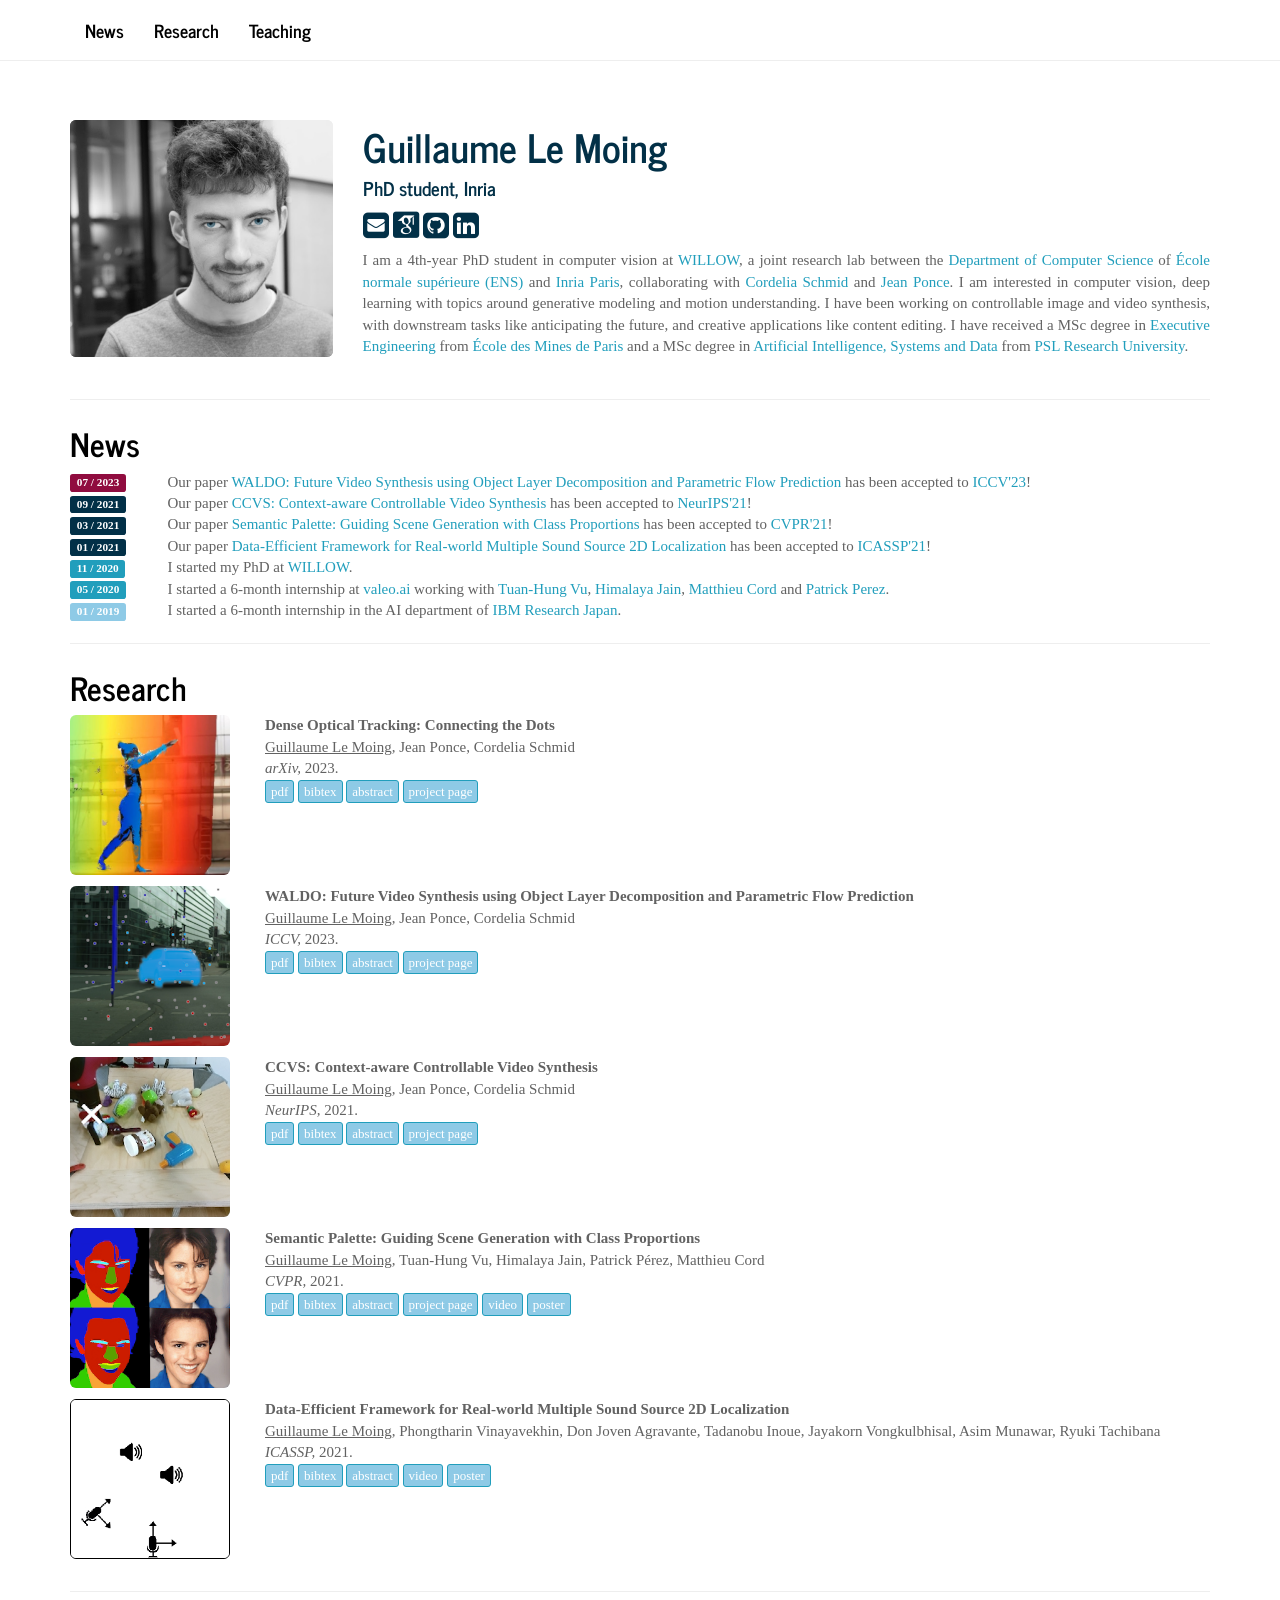
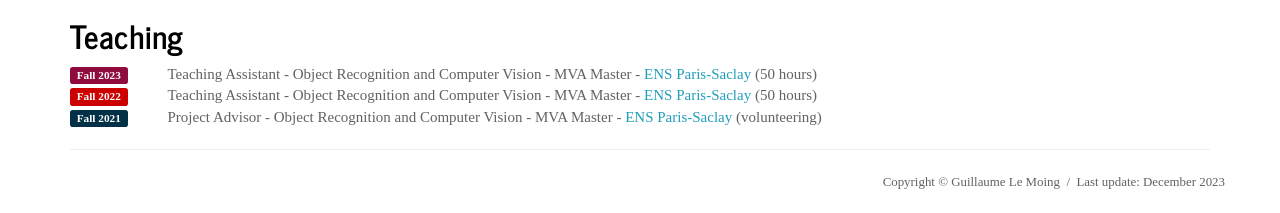
==== index.html @ 6e5b4858 "add arxiv link" ====
<!DOCTYPE html>
<html lang="en">
<head>
    <meta charset="utf-8">
    <meta http-equiv="X-UA-Compatible" content="IE=edge">
    <meta name="viewport" content="width=device-width, initial-scale=1.0">
    <meta name="google-site-verification" content="4KzcBYeZJxmy7yPLt5xPyZ6CjodeH0ruVhm-spZCbaw"/>
    <title>Guillaume Le Moing</title>

    <link rel='icon' href='favicon.ico' type='image/x-icon'>
    <link href="./css/bootstrap.min.css" rel="stylesheet">
    <link rel="stylesheet" href="./assets/academicons/css/academicons.css"/>
    <link rel="stylesheet" href="./assets/font-awesome-4.7.0/css/font-awesome.min.css"/>
    <script async defer src="https://buttons.github.io/buttons.js"></script>
</head>

<body>

<!-- Navigation bar -->
<div class="navbar navbar-default  navbar-fixed-top bg-info">
    <div class="container">
        <div class="navbar-header">

            <button class="navbar-toggle" type="button" data-toggle="collapse" data-target="#navbar-main">
                <span class="icon-bar"></span>
                <span class="icon-bar"></span>
                <span class="icon-bar"></span>
            </button>
        </div>
        <div class="navbar-collapse collapse" id="navbar-main">

            <ul class="nav navbar-nav navbar-left">
                <li><a href="#news">News</a></li>
                <li><a href="#research">Research</a></li>
                <li><a href="#teaching">Teaching</a></li>
            </ul>
        </div>
    </div>
</div>

<!-- end of navigation bar -->

<div style="height:80px;"></div>
<div style="height:40px;"></div>

<!-- CONTENTS -->
<div class="container">
    <!-- Aboutme -->
    <!--<div id="aboutme"></div> -->
    <div class="row">
        <div class="col-md-3">
            <a class="thumbnail" id="face">
                <img src="./content/thumbnail.png" alt="Guillaume Le Moing" class="img-rounded">
                <span class="thumbnail-overlay-open">
                    <img src="./content/media/thumbnail-overlay-open.png" alt="overlay-open" class="img-rounded" id="open">
                </span>
                <span class="thumbnail-follow">
                    <img src="./content/media/thumbnail-follow.png" alt="overlay-follow" id="follow">
                </span>
                <span class="thumbnail-overlay-close" id="overlay-close">
                    <img src="./content/media/thumbnail-overlay-close.png" alt="overlay-close">
                </span>

            </a>

        </div>

        <div class="col-md-9">
            <h1 class="text-info">Guillaume Le Moing</h1>
            <h4 class="text-info">PhD student, Inria</h4>
            <h5>
                <a href="mailto:guillaume.le-moing@inria.fr" class="text-info" title="e-Mail"><i
                        class="fa fa-envelope-square fa-2x"></i></a>
                <a href="https://scholar.google.com/citations?user=rrOyAscAAAAJ" class="text-info"
                   title="Google Scholar"><i class="ai ai-google-scholar-square ai-2x"></i></a>
                <a href="https://github.com/16lemoing" class="text-info" title="GitHub"><i
                        class="fa fa-github-square fa-2x"></i></a>
                <a href="https://www.linkedin.com/in/guillaume-le-moing-ab7706142/" class="text-info"
                   title="LinkedIn"><i class="fa fa-linkedin-square fa-2x"></i></a>
            </h5>
            <p align="justify">
                I am a 4th-year PhD student in computer vision at <a href="https://www.di.ens.fr/willow">WILLOW</a>, a joint
                research
                lab between the <a href="https://www.di.ens.fr">Department of Computer Science</a> of <a
                    href="https://www.ens.fr">&Eacute;cole normale sup&eacute;rieure (ENS)</a> and <a
                    href="https://www.inria.fr/">Inria Paris</a>, collaborating with <a
                    href="https://www.di.ens.fr/willow/people_webpages/cordelia/">Cordelia Schmid</a> and <a
                    href="https://www.di.ens.fr/~ponce/enindex.html">Jean Ponce</a>. I am interested in computer vision, deep learning with topics around generative
                modeling and motion understanding. I have been working on controllable image and video synthesis, with downstream tasks like
                anticipating the future, and creative applications like content editing. I have received a MSc degree in <a
                    href="https://mines-paristech.eu/Academics/Master-degree/Master-s-degree-in-science-executive-engineering/Presentation/">Executive
                Engineering</a> from <a href="https://www.minesparis.psl.eu/">&Eacute;cole des Mines de Paris</a> and a MSc degree in <a
                    href="https://www.lamsade.dauphine.fr/wp/iasd/en/">Artificial Intelligence, Systems and Data</a> from <a
                    href="https://psl.eu/">PSL Research University</a>.
            </p>
        </div>
    </div> <!-- end of Aboutme -->

    <hr>

    <!-- News header-->
    <div class="row" id="news" style="padding-top:60px; margin-top:-60px;">
        <div class="col-md-12">
            <h2>News</h2>
        </div>
    </div>
    <!-- End news header -->

    <!-- arXiv 2022 -->

    <!--    <div class="row">-->
    <!--        <div class="col-sm-1 col-md-1">-->
    <!--            <span class="label label-2022">11 / 2022</span>-->
    <!--        </div>-->
    <!--        <div class="col-sm-11 col-md-11">-->
    <!--            Our paper <a href="">WALDO: Future Video Synthesis using Object Layer Decomposition and Parametric Flow Prediction</a> is now on arXiv!-->
    <!--        </div>-->
    <!--    </div>-->

    <!-- ICCV 2023 -->

    <div class="row">
        <div class="col-sm-1 col-md-1">
            <span class="label label-2023">07 / 2023</span>
        </div>
        <div class="col-sm-11 col-md-11">
            Our paper <a href="https://arxiv.org/abs/2211.14308">WALDO: Future Video Synthesis using Object Layer Decomposition and Parametric Flow
            Prediction</a> has been accepted to <a
                href="https://iccv2023.thecvf.com/">ICCV'23</a>!
        </div>
    </div>

    <!-- NeurIPS 2021 -->

    <div class="row">
        <div class="col-sm-1 col-md-1">
            <span class="label label-2021">09 / 2021</span>
        </div>
        <div class="col-sm-11 col-md-11">
            Our paper <a href="https://arxiv.org/abs/2107.08037">CCVS: Context-aware Controllable Video Synthesis</a> has been accepted to <a
                href="https://nips.cc/Conferences/2021/">NeurIPS'21</a>!
        </div>
    </div>

    <!-- CVPR 2021 -->

    <div class="row">
        <div class="col-sm-1 col-md-1">
            <span class="label label-2021">03 / 2021</span>
        </div>
        <div class="col-sm-11 col-md-11">
            Our paper <a href="https://arxiv.org/abs/2106.01629">Semantic Palette: Guiding Scene Generation with Class
            Proportions</a> has been accepted to <a href="http://cvpr2021.thecvf.com/">CVPR'21</a>!
        </div>
    </div>

    <!-- ICASSP 2021 -->

    <div class="row">
        <div class="col-sm-1 col-md-1">
            <span class="label label-2021">01 / 2021</span>
        </div>
        <div class="col-sm-11 col-md-11">
            Our paper <a href="https://arxiv.org/abs/2012.05533">Data-Efficient Framework for Real-world Multiple Sound
            Source 2D Localization</a> has been accepted to <a href="https://2021.ieeeicassp.org/">ICASSP'21</a>!
        </div>
    </div>

    <!-- Willow thesis -->

    <div class="row">
        <div class="col-sm-1 col-md-1">
            <span class="label label-2020">11 / 2020</span>
        </div>
        <div class="col-sm-11 col-md-11">
            I started my PhD at <a href="https://www.di.ens.fr/willow">WILLOW</a>.
        </div>
    </div>

    <!-- Valeo internship -->

    <div class="row">
        <div class="col-sm-1 col-md-1">
            <span class="label label-2020">05 / 2020</span>
        </div>
        <div class="col-sm-11 col-md-11">
            I started a 6-month internship at <a href="https://www.valeo.com/en/valeo-ai/">valeo.ai</a> working with <a href="https://tuanhungvu.github.io/">Tuan-Hung
            Vu</a>, <a
                href="https://himalayajain.github.io/">Himalaya Jain</a>, <a href="https://webia.lip6.fr/~cord/">Matthieu
            Cord</a> and <a href="https://ptrckprz.github.io/">Patrick Perez</a>.
        </div>
    </div>

    <!-- IBM internship -->

    <div class="row">
        <div class="col-sm-1 col-md-1">
            <span class="label label-2019">01 / 2019</span>
        </div>
        <div class="col-sm-11 col-md-11">
            I started a 6-month internship in the AI department of <a href="https://www.research.ibm.com/labs/tokyo/">IBM
            Research Japan</a>.
        </div>
    </div>

    <!-- end of news -->
    <hr>

    <!-- Research -->
    <div class="row" id="research" style="padding-top:60px; margin-top:-60px;">
        <div class="col-md-12">
            <h2>Research</h2>

            <!-- arXiv'23 -->
            <div class="row">
                <div onmouseout="arxiv23_stop()" onmouseover="arxiv23_start()">
                    <div class="col-xs-6 col-sm-4 col-md-2">
                        <div class="one">
                            <div class="two" id='arxiv23_image'>
                                <video width=100% height=100% muted autoplay loop class="img-rounded">
                                    <source src="./content/arxiv23_after.mp4" type="video/mp4">
                                    Your browser does not support the video tag.
                                </video>
                            </div>
                            <img src='./content/arxiv23_before.png' width="160" class="img-rounded">
                        </div>
                        <script type="text/javascript">
                            function arxiv23_start() {
                                document.getElementById('arxiv23_image').style.opacity = "1";
                            }

                            function arxiv23_stop() {
                                document.getElementById('arxiv23_image').style.opacity = "0";
                            }

                            arxiv23_stop()
                        </script>
                    </div>
                </div>
                <div class="col-xs-6 col-sm-8 col-md-10">
                    <strong>Dense Optical Tracking: Connecting the Dots</strong> </br>
                    <u>Guillaume Le Moing</u>, Jean Ponce, Cordelia Schmid<br>
                    <em>arXiv, </em> 2023.<br>
                    <a href="https://arxiv.org/abs/2312.00786">
                        <button type="button" class="btn btn-primary btn-xs">pdf</button>
                    </a>
                    <button type="button" class="btn btn-primary btn-xs" data-toggle="collapse" data-target="#bibtex4">
                        bibtex
                    </button>
                    <div id="bibtex4" class="collapse">
	  <pre><tt>@article{lemoing2023dense,
  title &nbsp&nbsp= {Dense Optical Tracking: Connecting the Dots},
  author  = {Guillaume Le Moing and Jean Ponce and Cordelia Schmid},
  journal = {arXiv preprint},
  year &nbsp&nbsp&nbsp= {2023}
}</tt></pre>
                    </div>
                    <button type="button" class="btn btn-primary btn-xs" data-toggle="collapse"
                            data-target="#abstract4">abstract
                    </button>
                    <div id="abstract4" class="collapse">
                        <p style="text-align: justify;">
                            Recent approaches to point tracking are able to recover the trajectory of any scene point through a large portion of a video despite
                            the presence of occlusions. They are, however, too slow in practice to track every point observed in a single frame in a reasonable
                            amount of time. This paper introduces DOT, a novel, simple and efficient method for solving this problem. It first extracts a
                            small set of tracks from key regions at motion boundaries using an off-the-shelf point tracking algorithm. Given source and target
                            frames, DOT then computes rough initial estimates of a dense flow field and visibility mask through nearest-neighbor interpolation,
                            before refining them using a learnable optical flow estimator that explicitly handles occlusions and can be trained on synthetic
                            data with ground-truth correspondences. We show that DOT is significantly more accurate than current optical flow techniques,
                            outperforms sophisticated "universal" trackers like OmniMotion, and is on par with, or better than, the best point tracking
                            algorithms like CoTracker while being at least two orders of magnitude faster. Quantitative and qualitative experiments with
                            synthetic and real videos validate the promise of the proposed approach. Code, data, and videos showcasing the capabilities of our
                            approach are available in the project webpage.
                        </p>
                    </div>
                    <a href="dot">
                        <button type="button" class="btn btn-primary btn-xs">project page</button>
                    </a>
                </div>
            </div>
            <!-- end of arXiv'23 -->

            <!-- arXiv'22 -->
            <div class="row">
                <div onmouseout="arxiv22_stop()" onmouseover="arxiv22_start()">
                    <div class="col-xs-6 col-sm-4 col-md-2">
                        <div class="one">
                            <div class="two" id='arxiv22_image'>
                                <video width=100% height=100% muted autoplay loop class="img-rounded">
                                    <source src="./content/arxiv22_after.mp4" type="video/mp4">
                                    Your browser does not support the video tag.
                                </video>
                            </div>
                            <img src='./content/arxiv22_before.png' width="160" class="img-rounded">
                        </div>
                        <script type="text/javascript">
                            function arxiv22_start() {
                                document.getElementById('arxiv22_image').style.opacity = "1";
                            }

                            function arxiv22_stop() {
                                document.getElementById('arxiv22_image').style.opacity = "0";
                            }

                            arxiv22_stop()
                        </script>
                    </div>
                </div>
                <div class="col-xs-6 col-sm-8 col-md-10">
                    <strong>WALDO: Future Video Synthesis using Object Layer Decomposition and Parametric Flow Prediction</strong> </br>
                    <u>Guillaume Le Moing</u>, Jean Ponce, Cordelia Schmid<br>
                    <em>ICCV, </em> 2023.<br>
                    <a href="https://arxiv.org/abs/2211.14308">
                        <button type="button" class="btn btn-primary btn-xs">pdf</button>
                    </a>
                    <button type="button" class="btn btn-primary btn-xs" data-toggle="collapse" data-target="#bibtex4">
                        bibtex
                    </button>
                    <div id="bibtex4" class="collapse">
	  <pre><tt>@inproceedings{lemoing2022waldo,
  title &nbsp&nbsp&nbsp&nbsp= {{WALDO}: Future Video Synthesis using Object Layer Decomposition and Parametric Flow Prediction},
  author &nbsp&nbsp = {Guillaume Le Moing and Jean Ponce and Cordelia Schmid},
  booktitle = {ICCV},
  year &nbsp&nbsp&nbsp&nbsp&nbsp= {2023}
}</tt></pre>
                    </div>
                    <button type="button" class="btn btn-primary btn-xs" data-toggle="collapse"
                            data-target="#abstract4">abstract
                    </button>
                    <div id="abstract4" class="collapse">
                        <p style="text-align: justify;">
                            This paper presents WALDO (WArping Layer-Decomposed Objects), a novel approach to the prediction of future video frames from past
                            ones. Individual images are decomposed into multiple layers combining object masks and a small set of control points. The layer
                            structure is shared across all frames in each video to build dense inter-frame connections. Complex scene motions are modeled by
                            combining parametric geometric transformations associated with individual layers, and video synthesis is broken down into
                            discovering the layers associated with past frames, predicting the corresponding transformations for upcoming ones and warping the
                            associated object regions accordingly, and filling in the remaining image parts. Extensive experiments on multiple benchmarks
                            including urban videos (Cityscapes and KITTI) and videos featuring nonrigid motions (UCF-Sports and H3.6M), show that our method
                            consistently outperforms the state of the art by a significant margin in every case. Code, pretrained models, and video samples
                            synthesized by our approach can be found in the project webpage.
                        </p>
                    </div>
                    <a href="waldo">
                        <button type="button" class="btn btn-primary btn-xs">project page</button>
                    </a>
                </div>
            </div>
            <!-- end of arXiv'22 -->

            <!-- arXiv'21 -->
            <div class="row">
                <div onmouseout="neurips21_stop()" onmouseover="neurips21_start()">
                    <div class="col-xs-6 col-sm-4 col-md-2">
                        <div class="one">
                            <div class="two" id='neurips21_image'>
                                <video width=100% height=100% muted autoplay loop class="img-rounded">
                                    <source src="./content/neurips21_after.mp4" type="video/mp4">
                                    Your browser does not support the video tag.
                                </video>
                            </div>
                            <img src='./content/neurips21_before.png' width="160" class="img-rounded">
                        </div>
                        <script type="text/javascript">
                            function neurips21_start() {
                                document.getElementById('neurips21_image').style.opacity = "1";
                            }

                            function neurips21_stop() {
                                document.getElementById('neurips21_image').style.opacity = "0";
                            }

                            neurips21_stop()
                        </script>
                    </div>
                </div>
                <div class="col-xs-6 col-sm-8 col-md-10">
                    <strong>CCVS: Context-aware Controllable Video Synthesis</strong> </br>
                    <u>Guillaume Le Moing</u>, Jean Ponce, Cordelia Schmid<br>
                    <em>NeurIPS, </em> 2021.<br>
                    <a href="https://arxiv.org/abs/2107.08037">
                        <button type="button" class="btn btn-primary btn-xs">pdf</button>
                    </a>
                    <button type="button" class="btn btn-primary btn-xs" data-toggle="collapse" data-target="#bibtex3">
                        bibtex
                    </button>
                    <div id="bibtex3" class="collapse">
	  <pre><tt>@inproceedings{lemoing2021ccvs,
  title &nbsp&nbsp&nbsp&nbsp= {{CCVS}: Context-aware Controllable Video Synthesis},
  author &nbsp&nbsp = {Guillaume Le Moing and Jean Ponce and Cordelia Schmid},
  booktitle = {NeurIPS},
  year &nbsp&nbsp&nbsp&nbsp&nbsp= {2021}
}</tt></pre>
                    </div>
                    <button type="button" class="btn btn-primary btn-xs" data-toggle="collapse"
                            data-target="#abstract3">abstract
                    </button>
                    <div id="abstract3" class="collapse">
                        <p style="text-align: justify;">
                            This presentation introduces a self-supervised learning approach to the synthesis of new video clips from old ones, with several new
                            key elements for improved spatial resolution and realism: It conditions the synthesis process on contextual information for temporal
                            continuity and ancillary information for fine control. The prediction model is doubly autoregressive, in the latent space of an
                            autoencoder for forecasting, and in image space for updating contextual information, which is also used to enforce spatio-temporal
                            consistency through a learnable optical flow module. Adversarial training of the autoencoder in the appearance and temporal domains
                            is used to further improve the realism of its output. A quantizer inserted between the encoder and the transformer in charge of
                            forecasting future frames in latent space (and its inverse inserted between the transformer and the decoder) adds even more
                            flexibility by affording simple mechanisms for handling multimodal ancillary information for controlling the synthesis process
                            (e.g., a few sample frames, an audio track, a trajectory in image space) and taking into account the intrinsically uncertain nature
                            of
                            the future by allowing multiple predictions. Experiments with an implementation of the proposed approach give very good qualitative
                            and quantitative results on multiple tasks and standard benchmarks.
                        </p>
                    </div>
                    <a href="ccvs">
                        <button type="button" class="btn btn-primary btn-xs">project page</button>
                    </a>
                </div>
            </div>
            <!-- end of arXiv'21 -->


            <!-- CVPR'21 -->
            <div class="row">
                <div onmouseout="cvpr21_stop()" onmouseover="cvpr21_start()">
                    <div class="col-xs-6 col-sm-4 col-md-2">
                        <div class="one">
                            <div class="two" id='cvpr21_image'>
                                <video width=100% height=100% muted autoplay loop class="img-rounded">
                                    <source src="./content/cvpr21_after.mp4" type="video/mp4">
                                    Your browser does not support the video tag.
                                </video>
                            </div>
                            <img src='./content/cvpr21_before.png' width="160" class="img-rounded">
                        </div>
                        <script type="text/javascript">
                            function cvpr21_start() {
                                document.getElementById('cvpr21_image').style.opacity = "1";
                            }

                            function cvpr21_stop() {
                                document.getElementById('cvpr21_image').style.opacity = "0";
                            }

                            cvpr21_stop()
                        </script>
                    </div>
                </div>
                <div class="col-xs-6 col-sm-8 col-md-10">
                    <strong>Semantic Palette: Guiding Scene Generation with Class Proportions</strong> </br>
                    <u>Guillaume Le Moing</u>, Tuan-Hung Vu, Himalaya Jain, Patrick Pérez, Matthieu Cord<br>
                    <em>CVPR, </em> 2021.<br>
                    <a href="https://arxiv.org/abs/2106.01629">
                        <button type="button" class="btn btn-primary btn-xs">pdf</button>
                    </a>
                    <button type="button" class="btn btn-primary btn-xs" data-toggle="collapse" data-target="#bibtex2">
                        bibtex
                    </button>
                    <div id="bibtex2" class="collapse">
	  <pre><tt>@inproceedings{lemoing2021palette,
  title &nbsp&nbsp&nbsp&nbsp= {Semantic Palette: Guiding Scene Generation with Class Proportions},
  author &nbsp&nbsp = {Guillaume Le Moing and Tuan-Hung Vu and Himalaya Jain and Patrick P{\'e}rez and Matthieu Cord},
  booktitle = {CVPR},
  year &nbsp&nbsp&nbsp&nbsp&nbsp= {2021}
}</tt></pre>
                    </div>
                    <button type="button" class="btn btn-primary btn-xs" data-toggle="collapse"
                            data-target="#abstract2">abstract
                    </button>
                    <div id="abstract2" class="collapse">
                        <p style="text-align: justify;">
                            Despite the recent progress of generative adversarial networks (GANs) at synthesizing photo-realistic images, producing complex
                            urban scenes remains a challenging problem. Previous works break down scene generation into two consecutive phases: unconditional
                            semantic layout synthesis and image synthesis conditioned on layouts. In this work, we propose to condition layout generation as
                            well for higher semantic control: given a vector of class proportions, we generate layouts with matching composition. To this end,
                            we introduce a conditional framework with novel architecture designs and learning objectives, which effectively accommodates class
                            proportions to guide the scene generation process. The proposed architecture also allows partial layout editing with interesting
                            applications. Thanks to the semantic control, we can produce layouts close to the real distribution, helping enhance the whole scene
                            generation process. On different metrics and urban scene benchmarks, our models outperform existing baselines. Moreover, we
                            demonstrate the merit of our approach for data augmentation: semantic segmenters trained on real layout-image pairs along with
                            additional ones generated by our approach outperform models only trained on real pairs.
                        </p>
                    </div>
                    <a href="https://valeoai.github.io/blog/publications/semanticpalette">
                        <button type="button" class="btn btn-primary btn-xs">project page</button>
                    </a>
                    <a href="https://www.youtube.com/watch?v=ejkbaJD4Emk">
                        <button type="button" class="btn btn-primary btn-xs">video</button>
                    </a>
                    <a href="content/cvpr21_poster.pdf">
                        <button type="button" class="btn btn-primary btn-xs">poster</button>
                    </a>
                </div>
            </div>
            <!-- end of CVPR'21 -->


            <!-- ICASSP'21 -->
            <div class="row">
                <div onmouseout="icassp21_stop()" onmouseover="icassp21_start()">
                    <div class="col-xs-6 col-sm-4 col-md-2">
                        <div class="one">
                            <div class="two" id='icassp21_image'>
                                <img src='./content/icassp21_after.png' width="160" class="img-rounded">
                            </div>
                            <img src='./content/icassp21_before.png' width="160" class="img-rounded-border">
                        </div>
                        <script type="text/javascript">
                            function icassp21_start() {
                                document.getElementById('icassp21_image').style.opacity = "1";
                            }

                            function icassp21_stop() {
                                document.getElementById('icassp21_image').style.opacity = "0";
                            }

                            icassp21_stop()
                        </script>
                    </div>
                </div>
                <div class="col-xs-6 col-sm-8 col-md-10">
                    <strong>Data-Efficient Framework for Real-world Multiple Sound Source 2D Localization</strong><br>
                    <u>Guillaume Le Moing</u>, Phongtharin Vinayavekhin, Don Joven Agravante, Tadanobu Inoue, Jayakorn
                    Vongkulbhisal, Asim Munawar, Ryuki Tachibana<br>
                    <em>ICASSP, </em> 2021.<br>
                    <a href="https://arxiv.org/abs/2012.05533">
                        <button type="button" class="btn btn-primary btn-xs">pdf</button>
                    </a>
                    <button type="button" class="btn btn-primary btn-xs" data-toggle="collapse" data-target="#bibtex1">
                        bibtex
                    </button>
                    <div id="bibtex1" class="collapse">
                  <pre><tt>@inproceedings{lemoing2021ssl,
  title &nbsp&nbsp&nbsp&nbsp= {Data-Efficient Framework for Real-world Multiple Sound Source 2D Localization},
  author &nbsp&nbsp = {Guillaume Le Moing and Phongtharin Vinayavekhin and Don Joven Agravante and Tadanobu Inoue and Jayakorn Vongkulbhisal and Asim Munawar and Ryuki Tachibana},
  booktitle = {ICASSP},
  year &nbsp&nbsp&nbsp&nbsp&nbsp= {2021}
}</tt></pre>
                    </div>
                    <button type="button" class="btn btn-primary btn-xs" data-toggle="collapse"
                            data-target="#abstract1">abstract
                    </button>
                    <div id="abstract1" class="collapse">
                        <div>
                            Deep neural networks have recently led to promising results for the task of multiple sound
                            source localization. Yet, they require a lot of training data to cover a variety of acoustic
                            conditions and microphone array layouts. One can leverage acoustic simulators to
                            inexpensively generate labeled training data. However, models trained on synthetic data tend
                            to perform poorly with real-world recordings due to the domain mismatch. Moreover, learning
                            for different microphone array layouts makes the task more complicated due to the infinite
                            number of possible layouts. We propose to use adversarial learning methods to close the gap
                            between synthetic and real domains. Our novel ensemble-discrimination method significantly
                            improves the localization performance without requiring any label from the real data.
                            Furthermore, we propose a novel explicit transformation layer to be embedded in the
                            localization architecture. It enables the model to be trained with data from specific
                            microphone array layouts while generalizing well to unseen layouts during inference.
                        </div>
                    </div>
                    <a href="https://www.youtube.com/watch?v=TYntjL-pwSU">
                        <button type="button" class="btn btn-primary btn-xs">video</button>
                    </a>
                    <a href="content/icassp21_poster.pdf">
                        <button type="button" class="btn btn-primary btn-xs">poster</button>
                    </a>
                </div>
            </div>
            <!-- end of ICASSP'21 -->

        </div>
    </div> <!-- end of projects -->


    <hr>

    <!-- Teaching header-->
    <div class="row" id="teaching" style="padding-top:60px; margin-top:-60px;">
        <div class="col-md-12">
            <h2>Teaching</h2>
        </div>
    </div>
    <!-- End news header -->

    <!-- RecVis 2023 -->

    <div class="row">
        <div class="col-sm-1 col-md-1">
            <span class="label label-2023">Fall 2023</span>
        </div>
        <div class="col-sm-11 col-md-11">
            Teaching Assistant - Object Recognition and Computer Vision - MVA Master - <a href="https://www.universite-paris-saclay.fr/en">ENS Paris-Saclay</a>
            (50 hours)
        </div>
    </div>

    <!-- RecVis 2022 -->

    <div class="row">
        <div class="col-sm-1 col-md-1">
            <span class="label label-2022">Fall 2022</span>
        </div>
        <div class="col-sm-11 col-md-11">
            Teaching Assistant - Object Recognition and Computer Vision - MVA Master - <a href="https://www.universite-paris-saclay.fr/en">ENS Paris-Saclay</a>
            (50 hours)
        </div>
    </div>

    <!-- RecVis 2021 -->

    <div class="row">
        <div class="col-sm-1 col-md-1">
            <span class="label label-2021">Fall 2021</span>
        </div>
        <div class="col-sm-11 col-md-11">
            Project Advisor - Object Recognition and Computer Vision - MVA Master - <a href="https://www.universite-paris-saclay.fr/en">ENS Paris-Saclay</a>
            (volunteering)
        </div>
    </div>

    <!-- end of teaching -->
    <hr>

    <div class="container">
        <footer>
            <p align="right"><small>Copyright © Guillaume Le Moing &nbsp;/&nbsp; Last update: December 2023</small></p>
        </footer>
        <div style="height:10px;"></div>
    </div>

    <!-- Bootstrap core JavaScript -->
    <!-- Placed at the end of the document so the pages load faster -->
    <script src="jq/jquery-1.11.1.min.js"></script>
    <script src="js/bootstrap.min.js"></script>
    <script src="js/docs.min.js"></script>

    <script>
        (function (i, s, o, g, r, a, m) {
            i['GoogleAnalyticsObject'] = r;
            i[r] = i[r] || function () {
                (i[r].q = i[r].q || []).push(arguments)
            }, i[r].l = 1 * new Date();
            a = s.createElement(o),
                m = s.getElementsByTagName(o)[0];
            a.async = 1;
            a.src = g;
            m.parentNode.insertBefore(a, m)
        })(window, document, 'script', '//www.google-analytics.com/analytics.js', 'ga');

        ga('create', 'UA-192559955-1', 'auto');
        ga('send', 'pageview');

    </script>

    <script>
        function isImageOk(img) {
            // During the onload event, IE correctly identifies any images that
            // weren’t downloaded as not complete. Others should too. Gecko-based
            // browsers act like NS4 in that they report this incorrectly.
            if (!img.complete) {
                return false;
            }

            // However, they do have two very useful properties: naturalWidth and
            // naturalHeight. These give the true size of the image. If it failed
            // to load, either of these should be zero.
            if (img.naturalWidth === 0) {
                return false;
            }

            // No other way of checking: assume it’s ok.
            return true;
        }

        function showFace() {
            if (isImageOk(document.getElementById("open"))) {
                $("#face").css({
                    opacity: 1
                });
            } else {
                setTimeout('showFace()', 100);
            }
        }

        setTimeout('showFace()', 100);
    </script>

    <script>
        $(document).on("mousedown mouseup focus blur change dblclick mousemove mouseover mouseout mousewheel touchstart touchmove touchend touchcancel resize scroll zoom select change submit reset", function (e) {
            var pageX, pageY;
            var face = document.querySelector("#face").getBoundingClientRect();
            var follow = document.querySelector("#follow").getBoundingClientRect();
            var center_x = face.left + (0.5 + 0.14) * face.width;
            var center_y = face.top + (0.5 - 0.04) * face.height;
            if (e.type == 'touchstart' || e.type == 'touchmove' || e.type == 'touchend' || e.type == 'touchcancel') {
                var touch = e.originalEvent.touches[0] || e.originalEvent.changedTouches[0];
                pageX = touch.pageX;
                pageY = touch.pageY;
            } else if (e.type == 'mousedown' || e.type == 'mouseup' || e.type == 'mousemove' || e.type == 'mouseover' || e.type == 'mouseout' || e.type == 'mouseenter' || e.type == 'mouseleave') {
                pageX = e.pageX;
                pageY = e.pageY;
            } else {
                pageX = center_x;
                pageY = center_y;
            }
            var x = pageX - center_x + 0.2 * face.width;
            var y = pageY - center_y + 0.5 * face.height;
            x = 0.03 * x;
            y = 0.01 * y;
            x = (follow.left - face.left) + (x - (follow.left - face.left)) / 2;
            y = (follow.top - face.top) + (y - (follow.top - face.top)) / 2;
            var dx = x - (follow.left - face.left);
            var dy = y - (follow.top - face.top);
            var n = Math.sqrt(dx ** 2 + dy ** 2);
            var m = 1 + 64 * n / face.width
            setTimeout(function () {
                if ($(document.getElementById("face")).is(':hover') || $(document.getElementById("face")).is(':active') || $(document.getElementById("face")).is(':focus')) {
                    $("#follow").css({
                        left: (follow.left - face.left) + dx / m,
                        top: (follow.top - face.top) + dy / m
                    });
                } else {
                    $("#follow").css({
                        left: (follow.left - face.left) / m,
                        top: (follow.top - face.top) / m
                    });
                }
            }, 20);
        });
    </script>

    <script>
        function blinkImg() {
            var t;
            var v, ele = document.getElementById("overlay-close");
            if ($(document.getElementById("face")).is(':hover') || $(document.getElementById("face")).is(':active') || $(document.getElementById("face")).is(':focus')) {
                if (ele.style.visibility == 'visible') {
                    v = 'hidden';
                    t = 3000;
                } else {
                    v = 'visible';
                    t = 100;
                }
            } else {
                v = 'hidden';
                t = 3000;
            }
            ele.style.visibility = v;
            setTimeout('blinkImg()', t);
        }

        setTimeout('blinkImg()', 3000);
    </script>
</div>
</body>
</html>
---- assets/academicons/css/academicons.css ----
/*
 *  Academicons 1.9.1 by James Walsh (https://github.com/jpswalsh) and Katja Bercic (https://github.com/katjabercic)
 *  Fonts generated using FontForge - https://fontforge.org
 *  Square icons designed to be used alongside Font Awesome square icons - https://fortawesome.github.io/Font-Awesome/
 *  Licenses - Font: SIL OFL 1.1, CSS: MIT License
 */
@font-face {
    font-family: 'Academicons';
    font-style: normal;
    font-weight: 400;
    font-display: block;
    src:url('../fonts/academicons.eot');
    src:url('../fonts/academicons.eot') format('embedded-opentype'),
        url('../fonts/academicons.ttf') format('truetype'),
        url('../fonts/academicons.woff') format('woff'),
        url('../fonts/academicons.svg') format('svg');
}
.ai {
  font-family: 'Academicons';
  font-weight: 400;
  -moz-osx-font-smoothing: grayscale;
  -webkit-font-smoothing: antialiased;
  display: inline-block;
  font-style: normal;
  font-variant: normal;
  text-rendering: auto;
  line-height: 1;
}
.ai-academia:before {
  content: "\e9af";
}
.ai-academia-square:before {
  content: "\e93d";
}
.ai-acclaim:before {
  content: "\e92e";
}
.ai-acclaim-square:before {
  content: "\e93a";
}
.ai-acm:before {
  content: "\e93c";
}
.ai-acm-square:before {
  content: "\e95d";
}
.ai-acmdl:before {
  content: "\e96a";
}
.ai-acmdl-square:before {
  content: "\e9d3";
}
.ai-ads:before {
  content: "\e9cb";
}
.ai-ads-square:before {
  content: "\e94a";
}
.ai-africarxiv:before {
  content: "\e91b";
}
.ai-africarxiv-square:before {
  content: "\e90b";
}
.ai-arxiv:before {
  content: "\e974";
}
.ai-arxiv-square:before {
  content: "\e9a6";
}
.ai-biorxiv:before {
  content: "\e9a2";
}
.ai-biorxiv-square:before {
  content: "\e98b";
}
.ai-ceur:before {
  content: "\e96d";
}
.ai-ceur-square:before {
  content: "\e92f";
}
.ai-ciencia-vitae:before {
  content: "\e912";
}
.ai-ciencia-vitae-square:before {
  content: "\e913";
}
.ai-closed-access:before {
  content: "\e942";
}
.ai-closed-access-square:before {
  content: "\e943";
}
.ai-conversation:before {
  content: "\e94c";
}
.ai-conversation-square:before {
  content: "\e915";
}
.ai-coursera:before {
  content: "\e95f";
}
.ai-coursera-square:before {
  content: "\e97f";
}
.ai-crossref:before {
  content: "\e918";
}
.ai-crossref-square:before {
  content: "\e919";
}
.ai-cv:before {
  content: "\e9a5";
}
.ai-cv-square:before {
  content: "\e90a";
}
.ai-datacite:before {
  content: "\e91c";
}
.ai-datacite-square:before {
  content: "\e91d";
}
.ai-dataverse:before {
  content: "\e9f7";
}
.ai-dataverse-square:before {
  content: "\e9e4";
}
.ai-dblp:before {
  content: "\e94f";
}
.ai-dblp-square:before {
  content: "\e93f";
}
.ai-depsy:before {
  content: "\e97a";
}
.ai-depsy-square:before {
  content: "\e94b";
}
.ai-doi:before {
  content: "\e97e";
}
.ai-doi-square:before {
  content: "\e98f";
}
.ai-dryad:before {
  content: "\e97c";
}
.ai-dryad-square:before {
  content: "\e98c";
}
.ai-elsevier:before {
  content: "\e961";
}
.ai-elsevier-square:before {
  content: "\e910";
}
.ai-figshare:before {
  content: "\e981";
}
.ai-figshare-square:before {
  content: "\e9e7";
}
.ai-google-scholar:before {
  content: "\e9d4";
}
.ai-google-scholar-square:before {
  content: "\e9f9";
}
.ai-hal:before {
  content: "\e92c";
}
.ai-hal-square:before {
  content: "\e92d";
}
.ai-hypothesis:before {
  content: "\e95a";
}
.ai-hypothesis-square:before {
  content: "\e95b";
}
.ai-ideas-repec:before {
  content: "\e9ed";
}
.ai-ideas-repec-square:before {
  content: "\e9f8";
}
.ai-ieee:before {
  content: "\e929";
}
.ai-ieee-square:before {
  content: "\e9b9";
}
.ai-impactstory:before {
  content: "\e9cf";
}
.ai-impactstory-square:before {
  content: "\e9aa";
}
.ai-inaturalist:before {
  content: "\e900";
}
.ai-inaturalist-square:before {
  content: "\e901";
}
.ai-inpn:before {
  content: "\e902";
}
.ai-inpn-square:before {
  content: "\e903";
}
.ai-inspire:before {
  content: "\e9e9";
}
.ai-inspire-square:before {
  content: "\e9fe";
}
.ai-isidore:before {
  content: "\e936";
}
.ai-isidore-square:before {
  content: "\e954";
}
.ai-jstor:before {
  content: "\e938";
}
.ai-jstor-square:before {
  content: "\e944";
}
.ai-lattes:before {
  content: "\e9b3";
}
.ai-lattes-square:before {
  content: "\e99c";
}
.ai-mathoverflow:before {
  content: "\e9f6";
}
.ai-mathoverflow-square:before {
  content: "\e97b";
}
.ai-mendeley:before {
  content: "\e9f0";
}
.ai-mendeley-square:before {
  content: "\e9f3";
}
.ai-moodle:before {
  content: "\e907";
}
.ai-moodle-square:before {
  content: "\e908";
}
.ai-nakala:before {
  content: "\e940";
}
.ai-nakala-square:before {
  content: "\e941";
}
.ai-obp:before {
  content: "\e92a";
}
.ai-obp-square:before {
  content: "\e92b";
}
.ai-open-access:before {
  content: "\e939";
}
.ai-open-access-square:before {
  content: "\e9f4";
}
.ai-open-data:before {
  content: "\e966";
}
.ai-open-data-square:before {
  content: "\e967";
}
.ai-open-materials:before {
  content: "\e968";
}
.ai-open-materials-square:before {
  content: "\e969";
}
.ai-openedition:before {
  content: "\e946";
}
.ai-openedition-square:before {
  content: "\e947";
}
.ai-orcid:before {
  content: "\e9d9";
}
.ai-orcid-square:before {
  content: "\e9c3";
}
.ai-osf:before {
  content: "\e9ef";
}
.ai-osf-square:before {
  content: "\e931";
}
.ai-overleaf:before {
  content: "\e914";
}
.ai-overleaf-square:before {
  content: "\e98d";
}
.ai-philpapers:before {
  content: "\e98a";
}
.ai-philpapers-square:before {
  content: "\e96f";
}
.ai-piazza:before {
  content: "\e99a";
}
.ai-piazza-square:before {
  content: "\e90c";
}
.ai-preregistered:before {
  content: "\e906";
}
.ai-preregistered-square:before {
  content: "\e96b";
}
.ai-protocols:before {
  content: "\e952";
}
.ai-protocols-square:before {
  content: "\e953";
}
.ai-psyarxiv:before {
  content: "\e90e";
}
.ai-psyarxiv-square:before {
  content: "\e90f";
}
.ai-publons:before {
  content: "\e937";
}
.ai-publons-square:before {
  content: "\e94e";
}
.ai-pubmed:before {
  content: "\e99f";
}
.ai-pubmed-square:before {
  content: "\e97d";
}
.ai-pubpeer:before {
  content: "\e922";
}
.ai-pubpeer-square:before {
  content: "\e923";
}
.ai-researcherid:before {
  content: "\e91a";
}
.ai-researcherid-square:before {
  content: "\e95c";
}
.ai-researchgate:before {
  content: "\e95e";
}
.ai-researchgate-square:before {
  content: "\e99e";
}
.ai-ror:before {
  content: "\e948";
}
.ai-ror-square:before {
  content: "\e949";
}
.ai-sci-hub:before {
  content: "\e959";
}
.ai-sci-hub-square:before {
  content: "\e905";
}
.ai-scirate:before {
  content: "\e98e";
}
.ai-scirate-square:before {
  content: "\e99d";
}
.ai-scopus:before {
  content: "\e91e";
}
.ai-scopus-square:before {
  content: "\e91f";
}
.ai-semantic-scholar:before {
  content: "\e96e";
}
.ai-semantic-scholar-square:before {
  content: "\e96c";
}
.ai-springer:before {
  content: "\e928";
}
.ai-springer-square:before {
  content: "\e99b";
}
.ai-ssrn:before {
  content: "\e916";
}
.ai-ssrn-square:before {
  content: "\e917";
}
.ai-stackoverflow:before {
  content: "\e920";
}
.ai-stackoverflow-square:before {
  content: "\e921";
}
.ai-zenodo:before {
  content: "\e911";
}
.ai-zotero:before {
  content: "\e962";
}
.ai-zotero-square:before {
  content: "\e932";
}
/*  Duplication of the FontAwesome style classes using 'ai' in place of 'fa'. */
.ai-lg {
  font-size: 1.33333em;
  line-height: 0.75em;
  vertical-align: -.0667em;
}
.ai-xs {
  font-size: .75em;
}
.ai-sm {
  font-size: .875em;
}

.ai-1x {
  font-size: 1em;
}
.ai-2x {
  font-size: 2em;
}
.ai-3x {
  font-size: 3em;
}
.ai-4x {
  font-size: 4em;
}
.ai-5x {
  font-size: 5em;
}
.ai-6x {
  font-size: 6em;
}
.ai-7x {
  font-size: 7em;
}
.ai-8x {
  font-size: 8em;
}
.ai-9x {
  font-size: 9em;
}
.ai-10x {
  font-size: 10em;
}

.ai-fw {
  text-align: center;
  width: 1.25em;
}

.ai-ul {
  list-style-type: none;
  margin-left: 2.5em;
  padding-left: 0;
}
.ai-ul > li {
    position: relative;
}
.ai-li {
  left: -2em;
  position: absolute;
  text-align: center;
  width: 2em;
  line-height: inherit;
}

.ai-border {
border: solid 0.08em #eee;
border-radius: .1em;
  padding: .2em .25em .15em;
}

.ai-pull-left {
  float: left;
}
.ai-pull-right {
  float: right;
}
.ai.ai-pull-left {
  margin-right: .3em;
}
.ai.ai-pull-right {
  margin-right: .3em;
}

.ai-stack {
  display: inline-block;
  height: 2em;
  line-height: 2em;
  position: relative;
  vertical-align: middle;
  width: 2.5em;
}
.ai-stack-1x,
.ai-stack-2x {
  left: 0;
  position: absolute;
  text-align: center;
  width: 100%;
}
.ai-stack-1x {
  line-height: inherit;
}
.ai-stack-2x {
  font-size: 2em;
}
.ai-inverse {
  color: #fff;
}
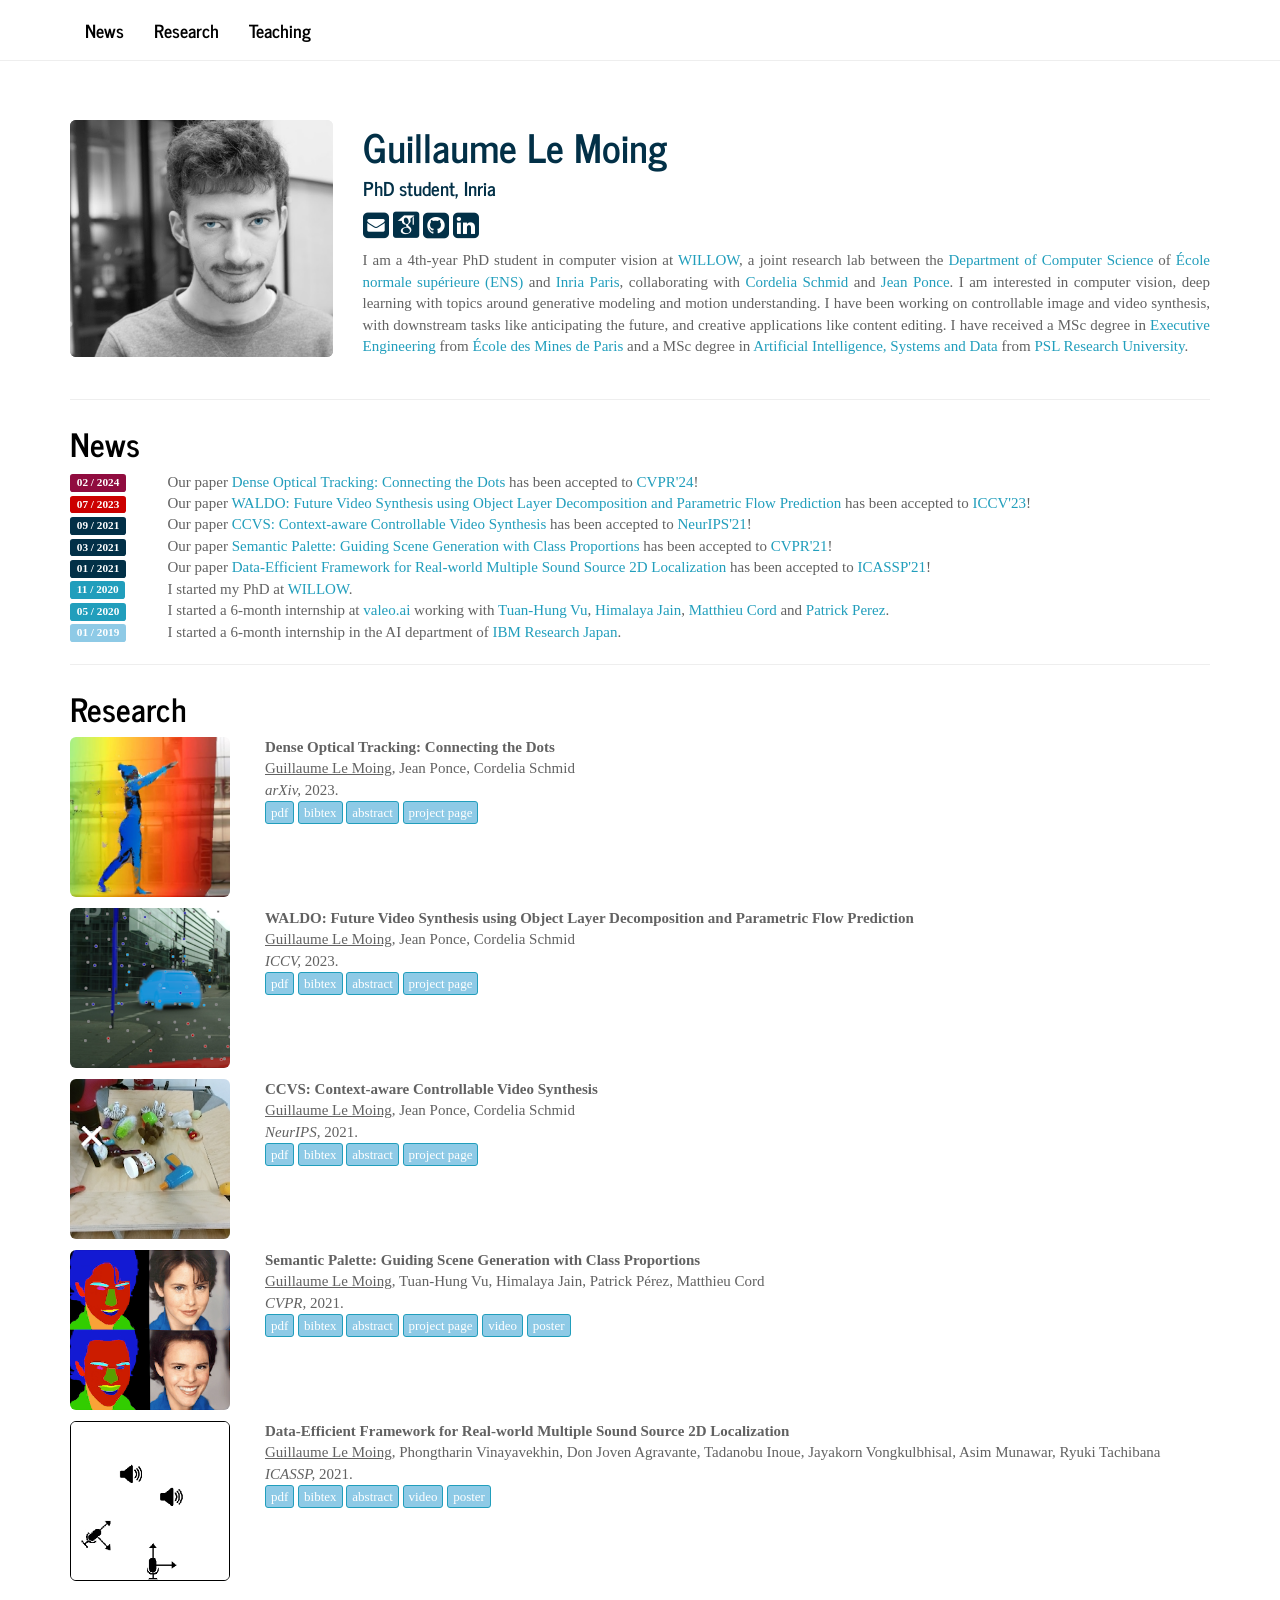
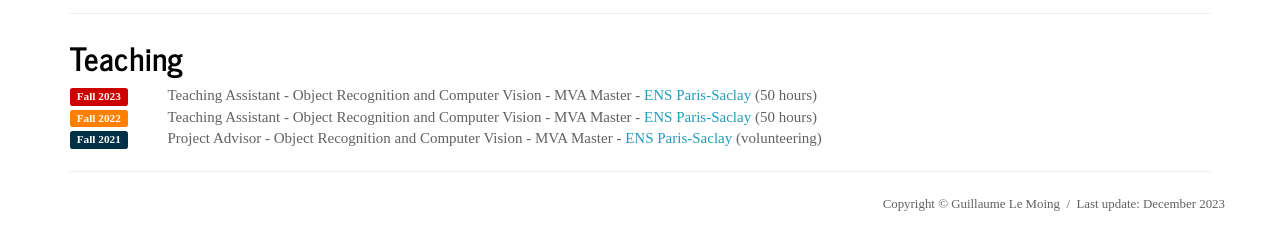
==== commit 029fba40: "cvpr" ====
--- a/index.html
+++ b/index.html
@@ -106,22 +106,23 @@
     </div>
     <!-- End news header -->
 
-    <!-- arXiv 2022 -->
-
-    <!--    <div class="row">-->
-    <!--        <div class="col-sm-1 col-md-1">-->
-    <!--            <span class="label label-2022">11 / 2022</span>-->
-    <!--        </div>-->
-    <!--        <div class="col-sm-11 col-md-11">-->
-    <!--            Our paper <a href="">WALDO: Future Video Synthesis using Object Layer Decomposition and Parametric Flow Prediction</a> is now on arXiv!-->
-    <!--        </div>-->
-    <!--    </div>-->
+    <!-- CVPR 2024 -->
+
+    <div class="row">
+        <div class="col-sm-1 col-md-1">
+            <span class="label label-6">02 / 2024</span>
+        </div>
+        <div class="col-sm-11 col-md-11">
+            Our paper <a href="https://arxiv.org/abs/2312.00786">Dense Optical Tracking: Connecting the Dots</a> has been accepted to <a
+                href="https://cvpr.thecvf.com/">CVPR'24</a>!
+        </div>
+    </div>
 
     <!-- ICCV 2023 -->
 
     <div class="row">
         <div class="col-sm-1 col-md-1">
-            <span class="label label-2023">07 / 2023</span>
+            <span class="label label-5">07 / 2023</span>
         </div>
         <div class="col-sm-11 col-md-11">
             Our paper <a href="https://arxiv.org/abs/2211.14308">WALDO: Future Video Synthesis using Object Layer Decomposition and Parametric Flow
@@ -134,7 +135,7 @@
 
     <div class="row">
         <div class="col-sm-1 col-md-1">
-            <span class="label label-2021">09 / 2021</span>
+            <span class="label label-3">09 / 2021</span>
         </div>
         <div class="col-sm-11 col-md-11">
             Our paper <a href="https://arxiv.org/abs/2107.08037">CCVS: Context-aware Controllable Video Synthesis</a> has been accepted to <a
@@ -146,7 +147,7 @@
 
     <div class="row">
         <div class="col-sm-1 col-md-1">
-            <span class="label label-2021">03 / 2021</span>
+            <span class="label label-3">03 / 2021</span>
         </div>
         <div class="col-sm-11 col-md-11">
             Our paper <a href="https://arxiv.org/abs/2106.01629">Semantic Palette: Guiding Scene Generation with Class
@@ -158,7 +159,7 @@
 
     <div class="row">
         <div class="col-sm-1 col-md-1">
-            <span class="label label-2021">01 / 2021</span>
+            <span class="label label-3">01 / 2021</span>
         </div>
         <div class="col-sm-11 col-md-11">
             Our paper <a href="https://arxiv.org/abs/2012.05533">Data-Efficient Framework for Real-world Multiple Sound
@@ -170,7 +171,7 @@
 
     <div class="row">
         <div class="col-sm-1 col-md-1">
-            <span class="label label-2020">11 / 2020</span>
+            <span class="label label-2">11 / 2020</span>
         </div>
         <div class="col-sm-11 col-md-11">
             I started my PhD at <a href="https://www.di.ens.fr/willow">WILLOW</a>.
@@ -181,7 +182,7 @@
 
     <div class="row">
         <div class="col-sm-1 col-md-1">
-            <span class="label label-2020">05 / 2020</span>
+            <span class="label label-2">05 / 2020</span>
         </div>
         <div class="col-sm-11 col-md-11">
             I started a 6-month internship at <a href="https://www.valeo.com/en/valeo-ai/">valeo.ai</a> working with <a href="https://tuanhungvu.github.io/">Tuan-Hung
@@ -195,7 +196,7 @@
 
     <div class="row">
         <div class="col-sm-1 col-md-1">
-            <span class="label label-2019">01 / 2019</span>
+            <span class="label label-1">01 / 2019</span>
         </div>
         <div class="col-sm-11 col-md-11">
             I started a 6-month internship in the AI department of <a href="https://www.research.ibm.com/labs/tokyo/">IBM
@@ -244,21 +245,21 @@
                     <a href="https://arxiv.org/abs/2312.00786">
                         <button type="button" class="btn btn-primary btn-xs">pdf</button>
                     </a>
-                    <button type="button" class="btn btn-primary btn-xs" data-toggle="collapse" data-target="#bibtex4">
+                    <button type="button" class="btn btn-primary btn-xs" data-toggle="collapse" data-target="#bibtex5">
                         bibtex
                     </button>
-                    <div id="bibtex4" class="collapse">
-	  <pre><tt>@article{lemoing2023dense,
-  title &nbsp&nbsp= {Dense Optical Tracking: Connecting the Dots},
-  author  = {Guillaume Le Moing and Jean Ponce and Cordelia Schmid},
-  journal = {arXiv preprint},
-  year &nbsp&nbsp&nbsp= {2023}
+                    <div id="bibtex5" class="collapse">
+      <pre><tt>@inproceedings{lemoing2024dense,
+  title &nbsp&nbsp&nbsp&nbsp= {Dense Optical Tracking: Connecting the Dots},
+  author &nbsp&nbsp = {Guillaume Le Moing and Jean Ponce and Cordelia Schmid},
+  booktitle = {CVPR},
+  year &nbsp&nbsp&nbsp&nbsp&nbsp= {2024}
 }</tt></pre>
                     </div>
                     <button type="button" class="btn btn-primary btn-xs" data-toggle="collapse"
-                            data-target="#abstract4">abstract
-                    </button>
-                    <div id="abstract4" class="collapse">
+                            data-target="#abstract5">abstract
+                    </button>
+                    <div id="abstract5" class="collapse">
                         <p style="text-align: justify;">
                             Recent approaches to point tracking are able to recover the trajectory of any scene point through a large portion of a video despite
                             the presence of occlusions. They are, however, too slow in practice to track every point observed in a single frame in a reasonable
@@ -582,7 +583,7 @@
 
     <div class="row">
         <div class="col-sm-1 col-md-1">
-            <span class="label label-2023">Fall 2023</span>
+            <span class="label label-5">Fall 2023</span>
         </div>
         <div class="col-sm-11 col-md-11">
             Teaching Assistant - Object Recognition and Computer Vision - MVA Master - <a href="https://www.universite-paris-saclay.fr/en">ENS Paris-Saclay</a>
@@ -594,7 +595,7 @@
 
     <div class="row">
         <div class="col-sm-1 col-md-1">
-            <span class="label label-2022">Fall 2022</span>
+            <span class="label label-4">Fall 2022</span>
         </div>
         <div class="col-sm-11 col-md-11">
             Teaching Assistant - Object Recognition and Computer Vision - MVA Master - <a href="https://www.universite-paris-saclay.fr/en">ENS Paris-Saclay</a>
@@ -606,7 +607,7 @@
 
     <div class="row">
         <div class="col-sm-1 col-md-1">
-            <span class="label label-2021">Fall 2021</span>
+            <span class="label label-3">Fall 2021</span>
         </div>
         <div class="col-sm-11 col-md-11">
             Project Advisor - Object Recognition and Computer Vision - MVA Master - <a href="https://www.universite-paris-saclay.fr/en">ENS Paris-Saclay</a>
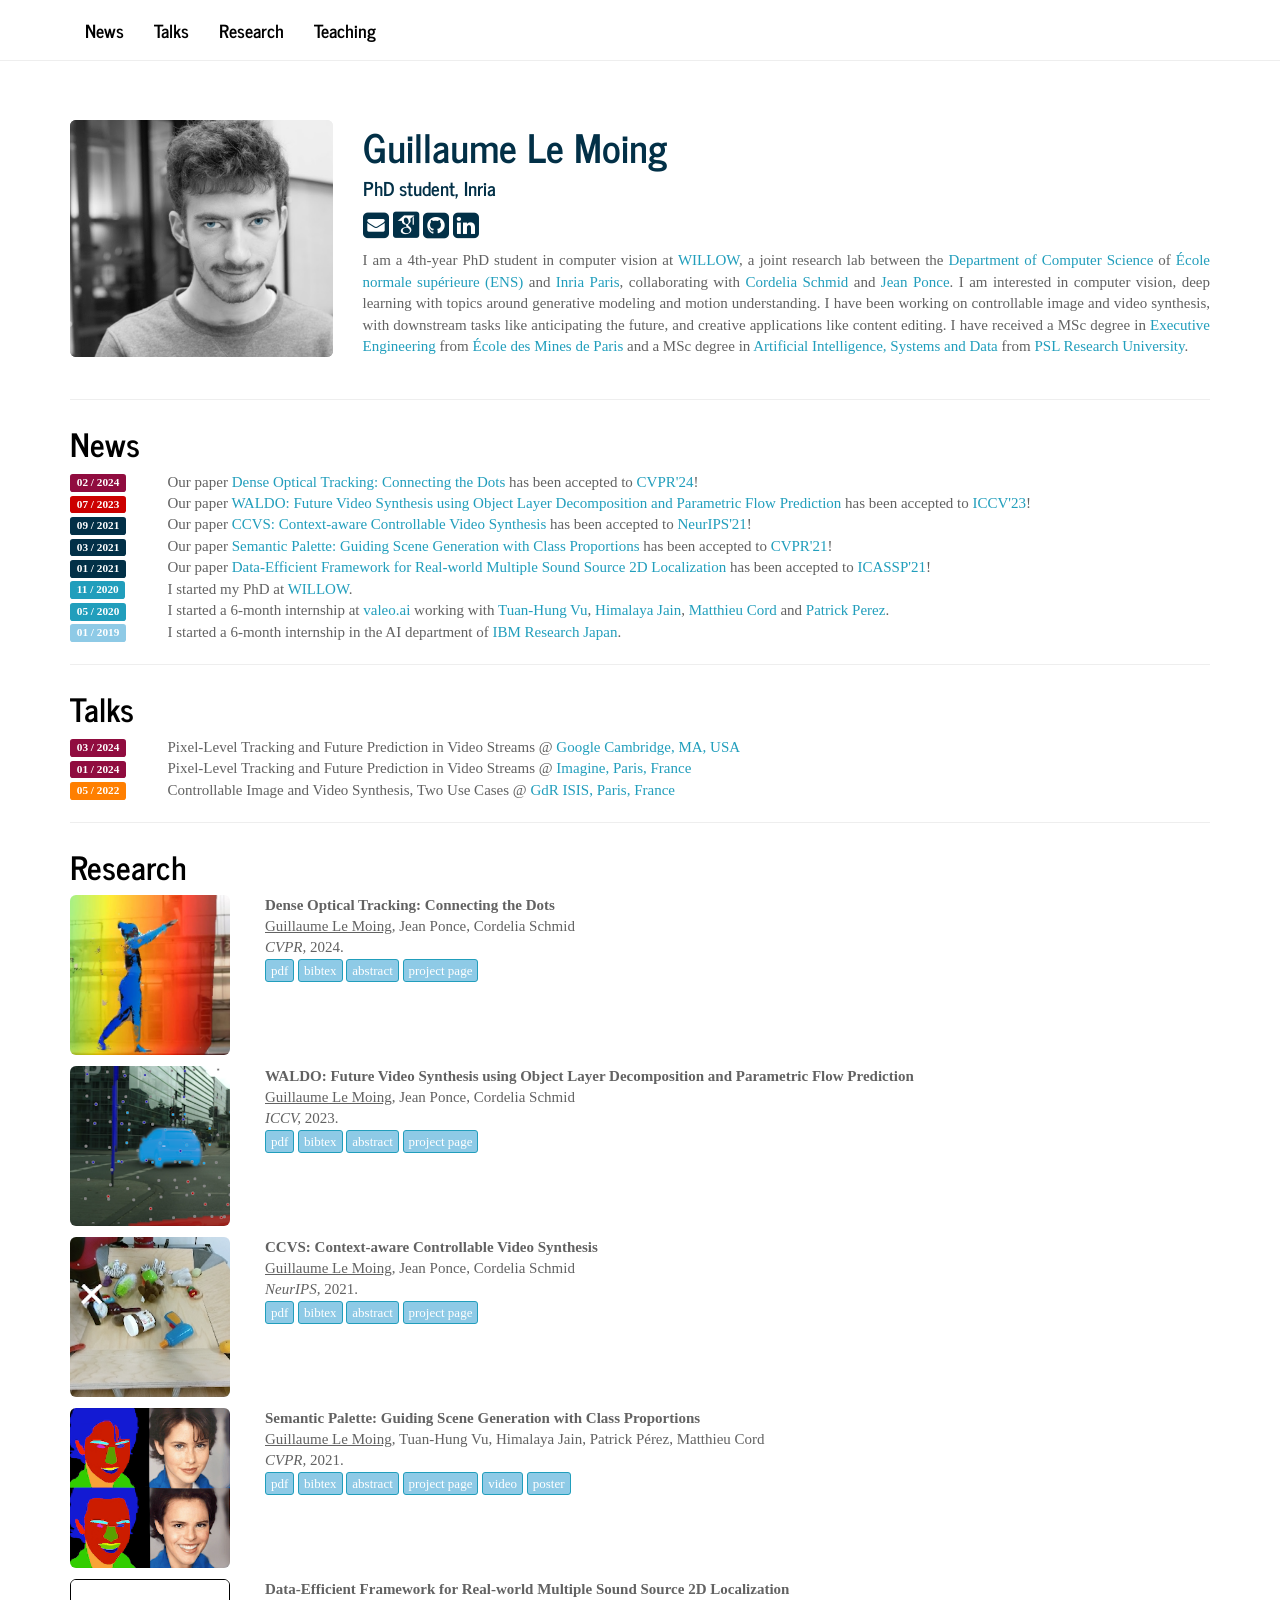
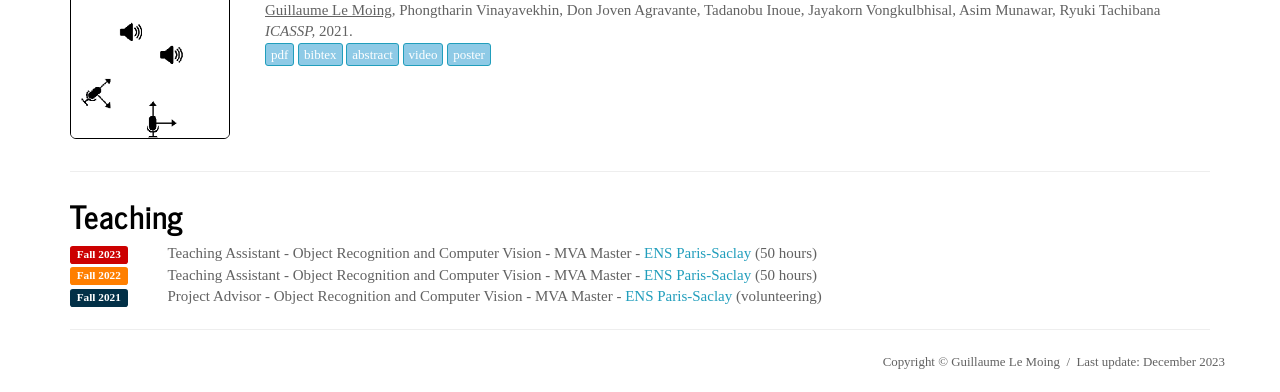
==== commit c100f815: "add talks" ====
--- a/index.html
+++ b/index.html
@@ -31,6 +31,7 @@
 
             <ul class="nav navbar-nav navbar-left">
                 <li><a href="#news">News</a></li>
+                <li><a href="#talks">Talks</a></li>
                 <li><a href="#research">Research</a></li>
                 <li><a href="#teaching">Teaching</a></li>
             </ul>
@@ -207,6 +208,47 @@
     <!-- end of news -->
     <hr>
 
+    <!-- Talks header-->
+    <div class="row" id="talks" style="padding-top:60px; margin-top:-60px;">
+        <div class="col-md-12">
+            <h2>Talks</h2>
+        </div>
+    </div>
+    <!-- End talks header -->
+
+    <!-- Google Cambridge 2024 -->
+    <div class="row">
+        <div class="col-sm-1 col-md-1">
+            <span class="label label-6">03 / 2024</span>
+        </div>
+        <div class="col-sm-11 col-md-11">
+            Pixel-Level Tracking and Future Prediction in Video Streams @ <a href="https://research.google/">Google Cambridge, MA, USA</a>
+        </div>
+    </div>
+
+    <!-- ENPC 2024 -->
+    <div class="row">
+        <div class="col-sm-1 col-md-1">
+            <span class="label label-6">01 / 2024</span>
+        </div>
+        <div class="col-sm-11 col-md-11">
+            Pixel-Level Tracking and Future Prediction in Video Streams @ <a href="https://imagine-lab.enpc.fr/">Imagine, Paris, France</a>
+        </div>
+    </div>
+
+    <!-- GdrIsis 2022 -->
+    <div class="row">
+        <div class="col-sm-1 col-md-1">
+            <span class="label label-4">05 / 2022</span>
+        </div>
+        <div class="col-sm-11 col-md-11">
+            Controllable Image and Video Synthesis, Two Use Cases @ <a href="http://intranet.gdr-isis.fr/">GdR ISIS, Paris, France</a>
+        </div>
+    </div>
+
+    <!-- end of talks -->
+    <hr>
+
     <!-- Research -->
     <div class="row" id="research" style="padding-top:60px; margin-top:-60px;">
         <div class="col-md-12">
@@ -241,7 +283,7 @@
                 <div class="col-xs-6 col-sm-8 col-md-10">
                     <strong>Dense Optical Tracking: Connecting the Dots</strong> </br>
                     <u>Guillaume Le Moing</u>, Jean Ponce, Cordelia Schmid<br>
-                    <em>arXiv, </em> 2023.<br>
+                    <em>CVPR, </em> 2024.<br>
                     <a href="https://arxiv.org/abs/2312.00786">
                         <button type="button" class="btn btn-primary btn-xs">pdf</button>
                     </a>
@@ -568,7 +610,6 @@
         </div>
     </div> <!-- end of projects -->
 
-
     <hr>
 
     <!-- Teaching header-->
@@ -577,7 +618,7 @@
             <h2>Teaching</h2>
         </div>
     </div>
-    <!-- End news header -->
+    <!-- End teaching header -->
 
     <!-- RecVis 2023 -->
 
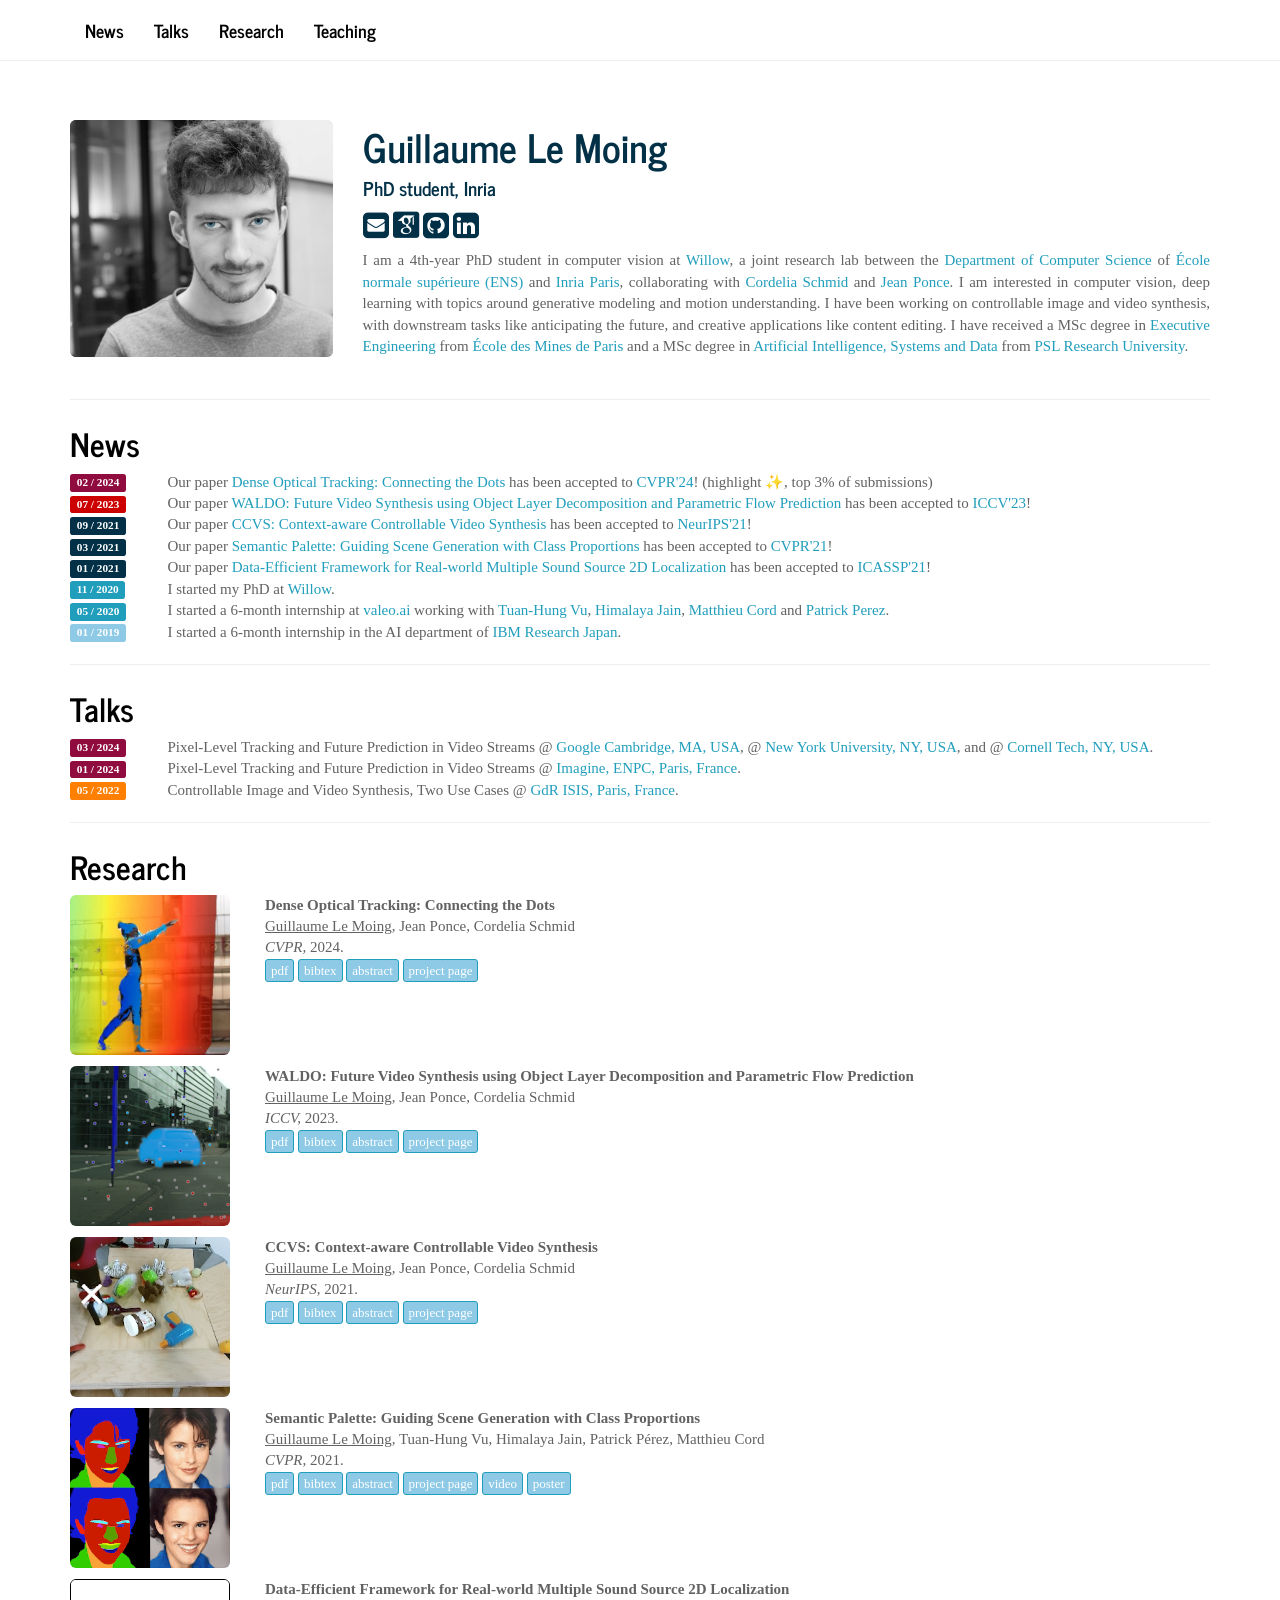
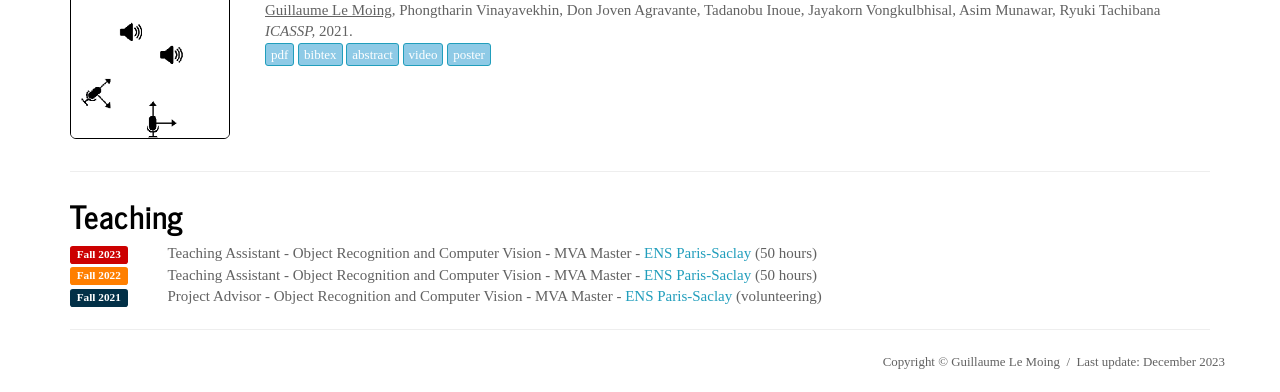
==== commit 49548820: "update" ====
--- a/index.html
+++ b/index.html
@@ -80,13 +80,13 @@
                    title="LinkedIn"><i class="fa fa-linkedin-square fa-2x"></i></a>
             </h5>
             <p align="justify">
-                I am a 4th-year PhD student in computer vision at <a href="https://www.di.ens.fr/willow">WILLOW</a>, a joint
+                I am a 4th-year PhD student in computer vision at <a href="https://www.di.ens.fr/willow">Willow</a>, a joint
                 research
                 lab between the <a href="https://www.di.ens.fr">Department of Computer Science</a> of <a
                     href="https://www.ens.fr">&Eacute;cole normale sup&eacute;rieure (ENS)</a> and <a
                     href="https://www.inria.fr/">Inria Paris</a>, collaborating with <a
                     href="https://www.di.ens.fr/willow/people_webpages/cordelia/">Cordelia Schmid</a> and <a
-                    href="https://www.di.ens.fr/~ponce/enindex.html">Jean Ponce</a>. I am interested in computer vision, deep learning with topics around generative
+                    href="https://www.di.ens.fr/~ponce/">Jean Ponce</a>. I am interested in computer vision, deep learning with topics around generative
                 modeling and motion understanding. I have been working on controllable image and video synthesis, with downstream tasks like
                 anticipating the future, and creative applications like content editing. I have received a MSc degree in <a
                     href="https://mines-paristech.eu/Academics/Master-degree/Master-s-degree-in-science-executive-engineering/Presentation/">Executive
@@ -115,7 +115,7 @@
         </div>
         <div class="col-sm-11 col-md-11">
             Our paper <a href="https://arxiv.org/abs/2312.00786">Dense Optical Tracking: Connecting the Dots</a> has been accepted to <a
-                href="https://cvpr.thecvf.com/">CVPR'24</a>!
+                href="https://cvpr.thecvf.com/">CVPR'24</a>! (highlight &#10024;, top 3% of submissions) <!-- 324 / 11,532 -->
         </div>
     </div>
 
@@ -175,7 +175,7 @@
             <span class="label label-2">11 / 2020</span>
         </div>
         <div class="col-sm-11 col-md-11">
-            I started my PhD at <a href="https://www.di.ens.fr/willow">WILLOW</a>.
+            I started my PhD at <a href="https://www.di.ens.fr/willow">Willow</a>.
         </div>
     </div>
 
@@ -222,7 +222,7 @@
             <span class="label label-6">03 / 2024</span>
         </div>
         <div class="col-sm-11 col-md-11">
-            Pixel-Level Tracking and Future Prediction in Video Streams @ <a href="https://research.google/">Google Cambridge, MA, USA</a>
+            Pixel-Level Tracking and Future Prediction in Video Streams @ <a href="https://research.google/">Google Cambridge, MA, USA</a>, @ <a href="https://cds.nyu.edu/">New York University, NY, USA</a>, and @ <a href="https://tech.cornell.edu/">Cornell Tech, NY, USA</a>.
         </div>
     </div>
 
@@ -232,7 +232,7 @@
             <span class="label label-6">01 / 2024</span>
         </div>
         <div class="col-sm-11 col-md-11">
-            Pixel-Level Tracking and Future Prediction in Video Streams @ <a href="https://imagine-lab.enpc.fr/">Imagine, Paris, France</a>
+            Pixel-Level Tracking and Future Prediction in Video Streams @ <a href="https://imagine-lab.enpc.fr/">Imagine, ENPC, Paris, France</a>.
         </div>
     </div>
 
@@ -242,7 +242,7 @@
             <span class="label label-4">05 / 2022</span>
         </div>
         <div class="col-sm-11 col-md-11">
-            Controllable Image and Video Synthesis, Two Use Cases @ <a href="http://intranet.gdr-isis.fr/">GdR ISIS, Paris, France</a>
+            Controllable Image and Video Synthesis, Two Use Cases @ <a href="http://intranet.gdr-isis.fr/">GdR ISIS, Paris, France</a>.
         </div>
     </div>
 
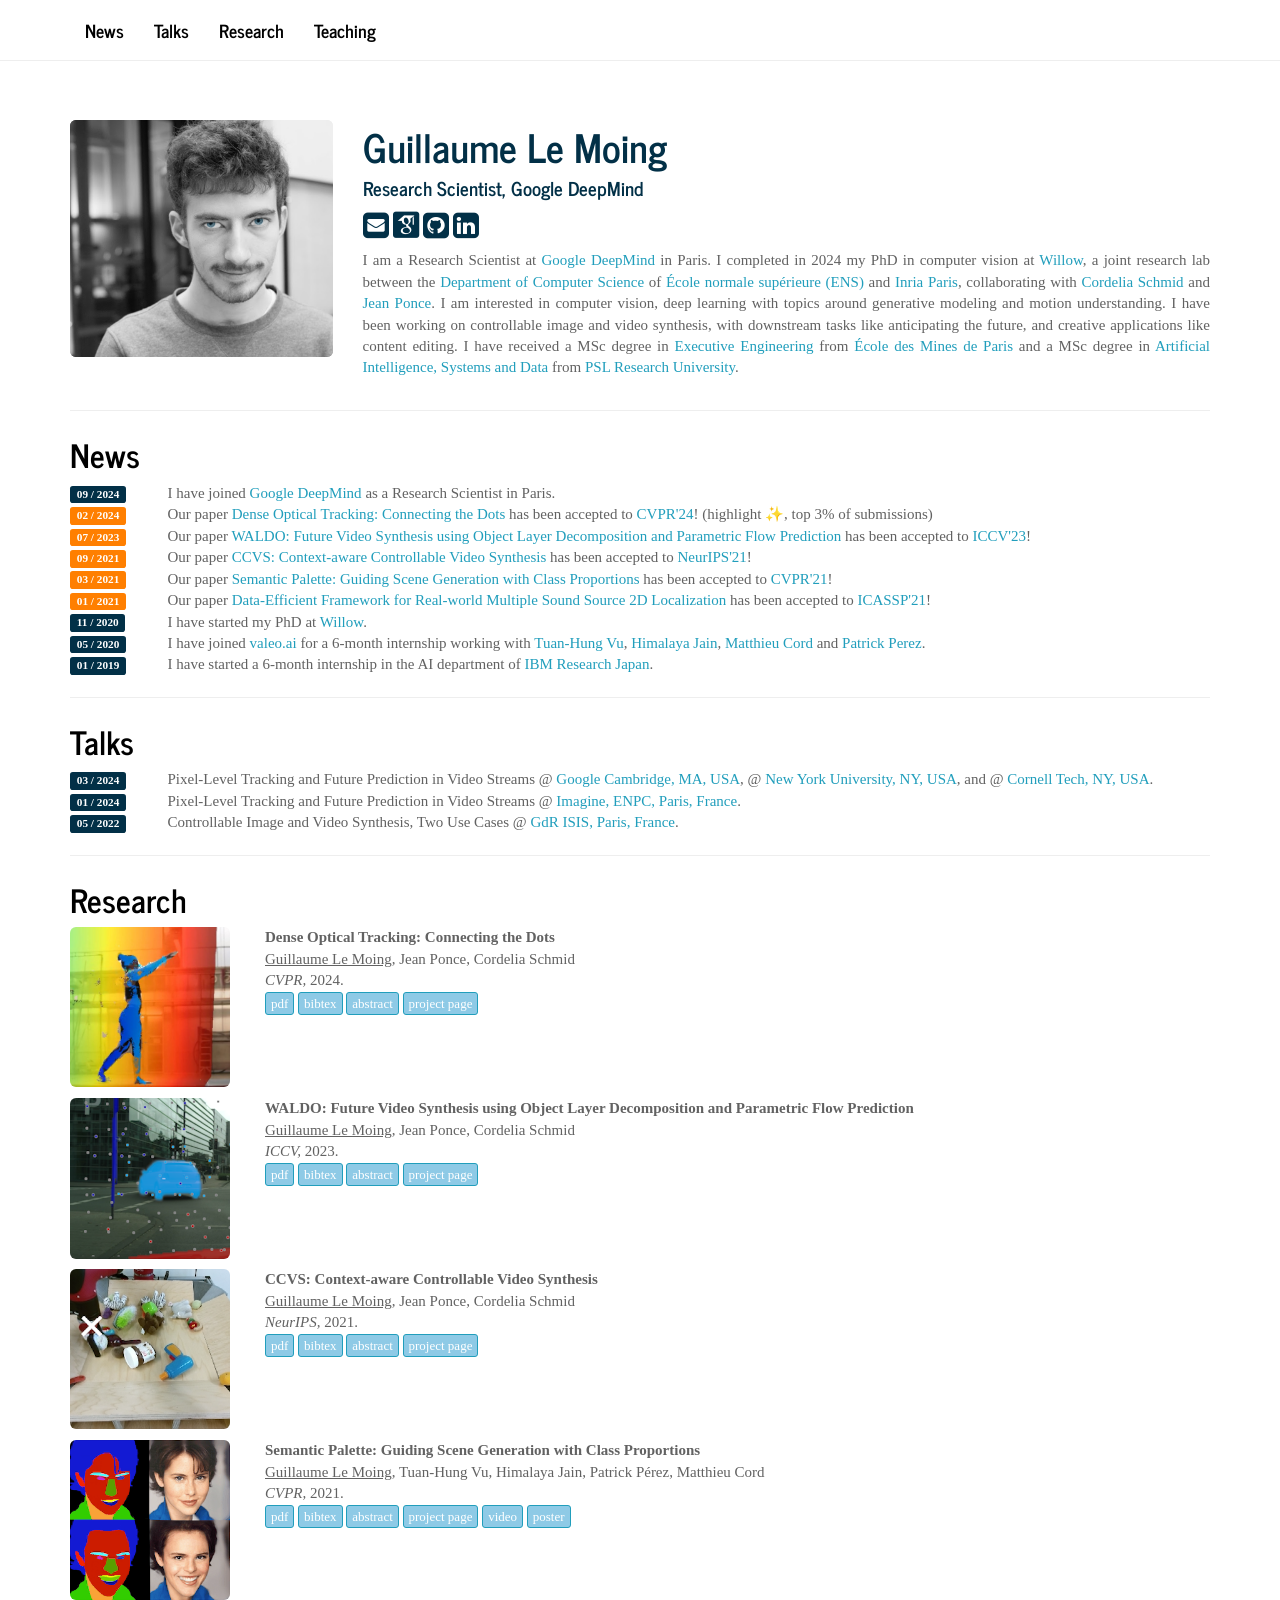
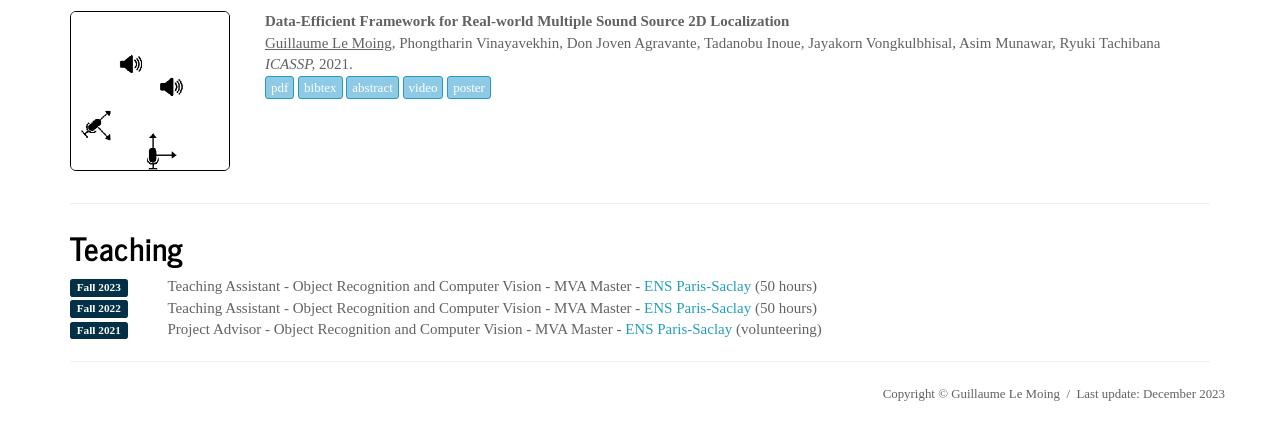
==== commit fe7398e9: "update gdm role" ====
--- a/index.html
+++ b/index.html
@@ -68,9 +68,9 @@
 
         <div class="col-md-9">
             <h1 class="text-info">Guillaume Le Moing</h1>
-            <h4 class="text-info">PhD student, Inria</h4>
+            <h4 class="text-info">Research Scientist, Google DeepMind</h4>
             <h5>
-                <a href="mailto:guillaume.le-moing@inria.fr" class="text-info" title="e-Mail"><i
+                <a href="mailto:16lemoing@gmail.com" class="text-info" title="e-Mail"><i
                         class="fa fa-envelope-square fa-2x"></i></a>
                 <a href="https://scholar.google.com/citations?user=rrOyAscAAAAJ" class="text-info"
                    title="Google Scholar"><i class="ai ai-google-scholar-square ai-2x"></i></a>
@@ -80,7 +80,7 @@
                    title="LinkedIn"><i class="fa fa-linkedin-square fa-2x"></i></a>
             </h5>
             <p align="justify">
-                I am a 4th-year PhD student in computer vision at <a href="https://www.di.ens.fr/willow">Willow</a>, a joint
+                I am a Research Scientist at <a href="https://deepmind.google/">Google DeepMind</a> in Paris. I completed in 2024 my PhD in computer vision at <a href="https://www.di.ens.fr/willow">Willow</a>, a joint
                 research
                 lab between the <a href="https://www.di.ens.fr">Department of Computer Science</a> of <a
                     href="https://www.ens.fr">&Eacute;cole normale sup&eacute;rieure (ENS)</a> and <a
@@ -106,12 +106,23 @@
         </div>
     </div>
     <!-- End news header -->
+    
+    <!-- GDM 2024 -->
+
+    <div class="row">
+        <div class="col-sm-1 col-md-1">
+            <span class="label label-3">09 / 2024</span>
+        </div>
+        <div class="col-sm-11 col-md-11">
+            I have joined <a href="https://deepmind.google/">Google DeepMind</a> as a Research Scientist in Paris.
+        </div>
+    </div>
 
     <!-- CVPR 2024 -->
 
     <div class="row">
         <div class="col-sm-1 col-md-1">
-            <span class="label label-6">02 / 2024</span>
+            <span class="label label-4">02 / 2024</span>
         </div>
         <div class="col-sm-11 col-md-11">
             Our paper <a href="https://arxiv.org/abs/2312.00786">Dense Optical Tracking: Connecting the Dots</a> has been accepted to <a
@@ -123,7 +134,7 @@
 
     <div class="row">
         <div class="col-sm-1 col-md-1">
-            <span class="label label-5">07 / 2023</span>
+            <span class="label label-4">07 / 2023</span>
         </div>
         <div class="col-sm-11 col-md-11">
             Our paper <a href="https://arxiv.org/abs/2211.14308">WALDO: Future Video Synthesis using Object Layer Decomposition and Parametric Flow
@@ -136,7 +147,7 @@
 
     <div class="row">
         <div class="col-sm-1 col-md-1">
-            <span class="label label-3">09 / 2021</span>
+            <span class="label label-4">09 / 2021</span>
         </div>
         <div class="col-sm-11 col-md-11">
             Our paper <a href="https://arxiv.org/abs/2107.08037">CCVS: Context-aware Controllable Video Synthesis</a> has been accepted to <a
@@ -148,7 +159,7 @@
 
     <div class="row">
         <div class="col-sm-1 col-md-1">
-            <span class="label label-3">03 / 2021</span>
+            <span class="label label-4">03 / 2021</span>
         </div>
         <div class="col-sm-11 col-md-11">
             Our paper <a href="https://arxiv.org/abs/2106.01629">Semantic Palette: Guiding Scene Generation with Class
@@ -160,7 +171,7 @@
 
     <div class="row">
         <div class="col-sm-1 col-md-1">
-            <span class="label label-3">01 / 2021</span>
+            <span class="label label-4">01 / 2021</span>
         </div>
         <div class="col-sm-11 col-md-11">
             Our paper <a href="https://arxiv.org/abs/2012.05533">Data-Efficient Framework for Real-world Multiple Sound
@@ -172,10 +183,10 @@
 
     <div class="row">
         <div class="col-sm-1 col-md-1">
-            <span class="label label-2">11 / 2020</span>
-        </div>
-        <div class="col-sm-11 col-md-11">
-            I started my PhD at <a href="https://www.di.ens.fr/willow">Willow</a>.
+            <span class="label label-3">11 / 2020</span>
+        </div>
+        <div class="col-sm-11 col-md-11">
+            I have started my PhD at <a href="https://www.di.ens.fr/willow">Willow</a>.
         </div>
     </div>
 
@@ -183,10 +194,10 @@
 
     <div class="row">
         <div class="col-sm-1 col-md-1">
-            <span class="label label-2">05 / 2020</span>
-        </div>
-        <div class="col-sm-11 col-md-11">
-            I started a 6-month internship at <a href="https://www.valeo.com/en/valeo-ai/">valeo.ai</a> working with <a href="https://tuanhungvu.github.io/">Tuan-Hung
+            <span class="label label-3">05 / 2020</span>
+        </div>
+        <div class="col-sm-11 col-md-11">
+            I have joined <a href="https://www.valeo.com/en/valeo-ai/">valeo.ai</a> for a 6-month internship working with <a href="https://tuanhungvu.github.io/">Tuan-Hung
             Vu</a>, <a
                 href="https://himalayajain.github.io/">Himalaya Jain</a>, <a href="https://webia.lip6.fr/~cord/">Matthieu
             Cord</a> and <a href="https://ptrckprz.github.io/">Patrick Perez</a>.
@@ -197,10 +208,10 @@
 
     <div class="row">
         <div class="col-sm-1 col-md-1">
-            <span class="label label-1">01 / 2019</span>
-        </div>
-        <div class="col-sm-11 col-md-11">
-            I started a 6-month internship in the AI department of <a href="https://www.research.ibm.com/labs/tokyo/">IBM
+            <span class="label label-3">01 / 2019</span>
+        </div>
+        <div class="col-sm-11 col-md-11">
+            I have started a 6-month internship in the AI department of <a href="https://www.research.ibm.com/labs/tokyo/">IBM
             Research Japan</a>.
         </div>
     </div>
@@ -219,7 +230,7 @@
     <!-- Google Cambridge 2024 -->
     <div class="row">
         <div class="col-sm-1 col-md-1">
-            <span class="label label-6">03 / 2024</span>
+            <span class="label label-3">03 / 2024</span>
         </div>
         <div class="col-sm-11 col-md-11">
             Pixel-Level Tracking and Future Prediction in Video Streams @ <a href="https://research.google/">Google Cambridge, MA, USA</a>, @ <a href="https://cds.nyu.edu/">New York University, NY, USA</a>, and @ <a href="https://tech.cornell.edu/">Cornell Tech, NY, USA</a>.
@@ -229,7 +240,7 @@
     <!-- ENPC 2024 -->
     <div class="row">
         <div class="col-sm-1 col-md-1">
-            <span class="label label-6">01 / 2024</span>
+            <span class="label label-3">01 / 2024</span>
         </div>
         <div class="col-sm-11 col-md-11">
             Pixel-Level Tracking and Future Prediction in Video Streams @ <a href="https://imagine-lab.enpc.fr/">Imagine, ENPC, Paris, France</a>.
@@ -239,7 +250,7 @@
     <!-- GdrIsis 2022 -->
     <div class="row">
         <div class="col-sm-1 col-md-1">
-            <span class="label label-4">05 / 2022</span>
+            <span class="label label-3">05 / 2022</span>
         </div>
         <div class="col-sm-11 col-md-11">
             Controllable Image and Video Synthesis, Two Use Cases @ <a href="http://intranet.gdr-isis.fr/">GdR ISIS, Paris, France</a>.
@@ -624,7 +635,7 @@
 
     <div class="row">
         <div class="col-sm-1 col-md-1">
-            <span class="label label-5">Fall 2023</span>
+            <span class="label label-3">Fall 2023</span>
         </div>
         <div class="col-sm-11 col-md-11">
             Teaching Assistant - Object Recognition and Computer Vision - MVA Master - <a href="https://www.universite-paris-saclay.fr/en">ENS Paris-Saclay</a>
@@ -636,7 +647,7 @@
 
     <div class="row">
         <div class="col-sm-1 col-md-1">
-            <span class="label label-4">Fall 2022</span>
+            <span class="label label-3">Fall 2022</span>
         </div>
         <div class="col-sm-11 col-md-11">
             Teaching Assistant - Object Recognition and Computer Vision - MVA Master - <a href="https://www.universite-paris-saclay.fr/en">ENS Paris-Saclay</a>
@@ -791,4 +802,4 @@
     </script>
 </div>
 </body>
-</html>+</html>
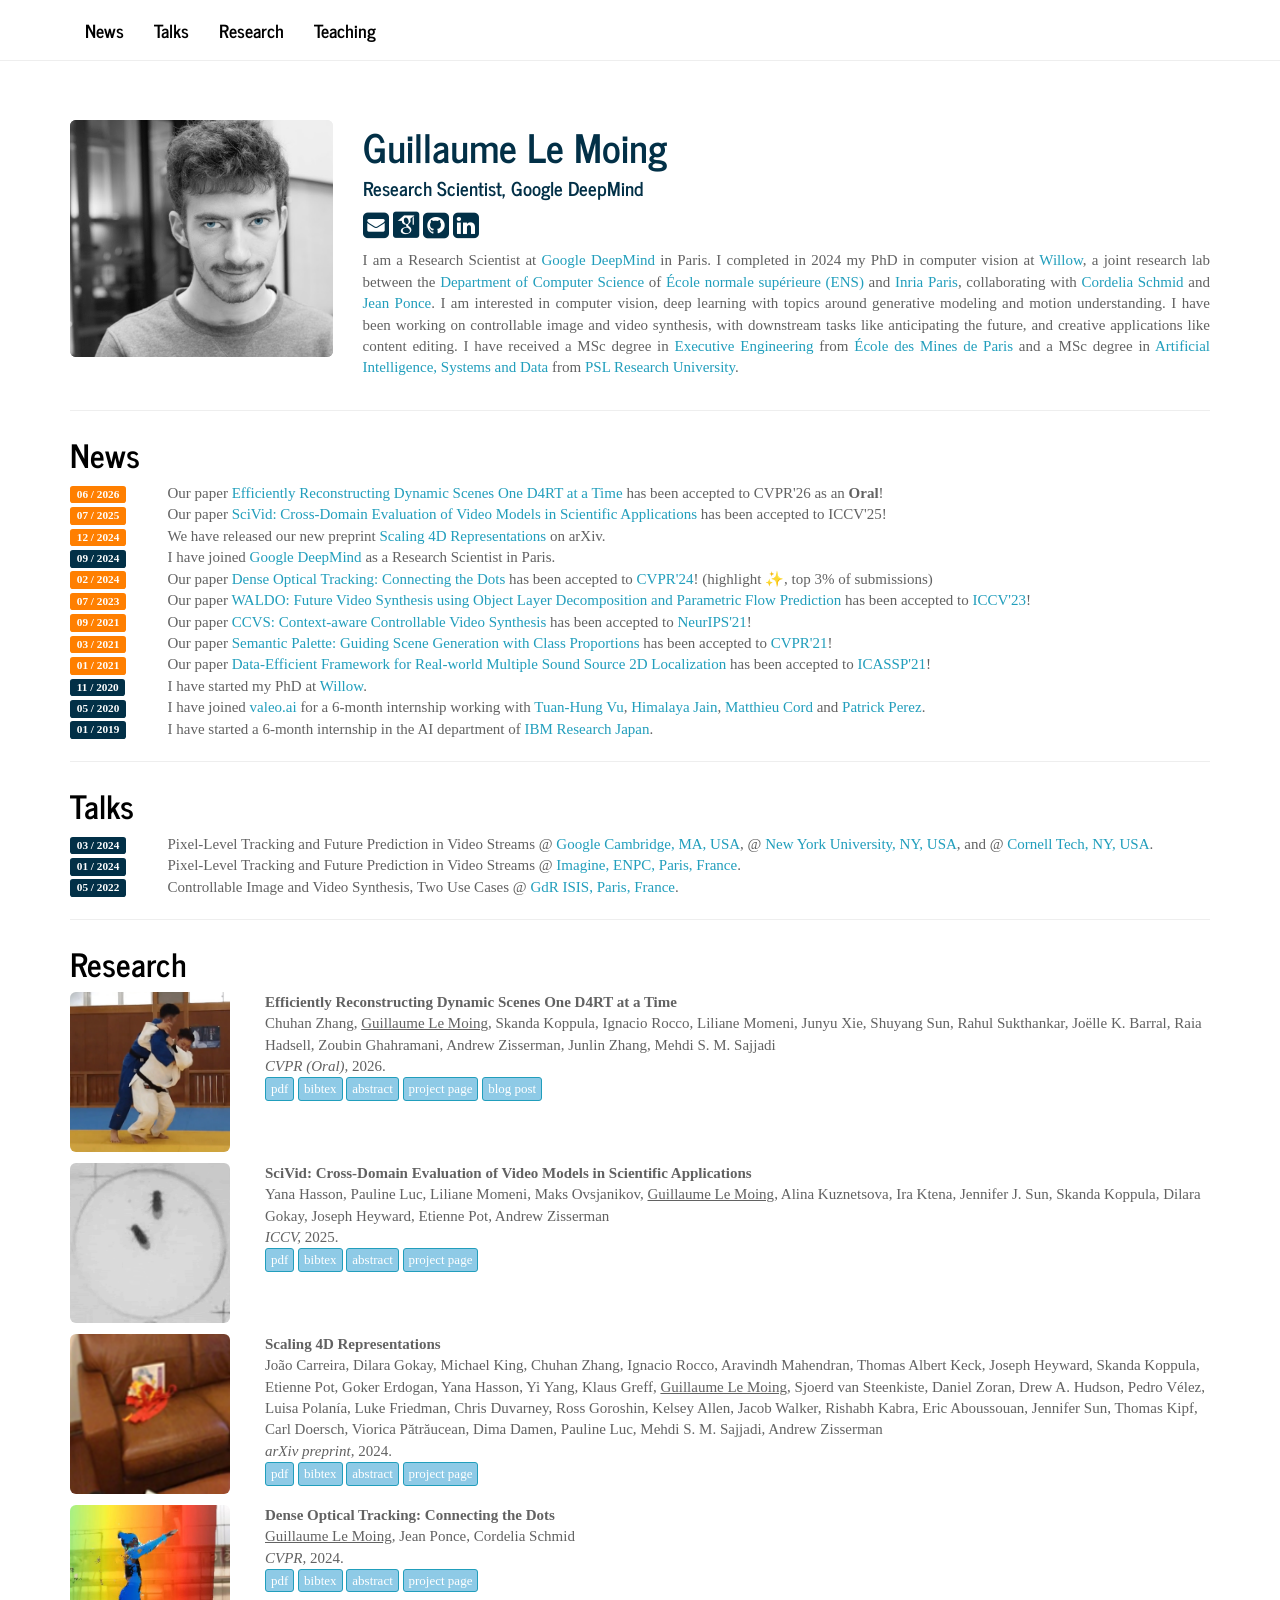
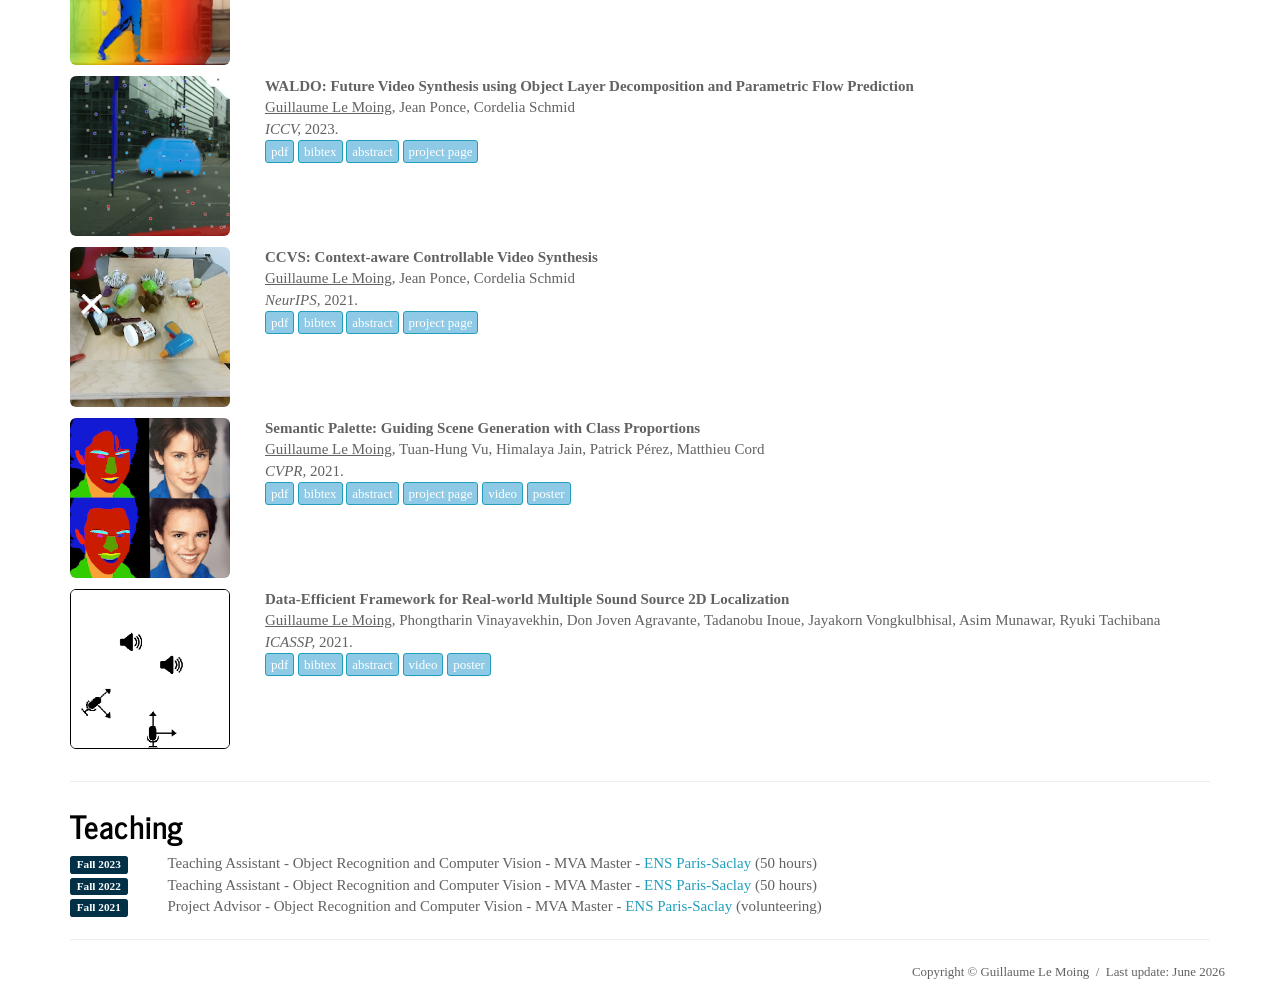
==== commit 0037e424: "Add d4rt, scivd and 4ds" ====
--- a/index.html
+++ b/index.html
@@ -16,7 +16,6 @@
 
 <body>
 
-<!-- Navigation bar -->
 <div class="navbar navbar-default  navbar-fixed-top bg-info">
     <div class="container">
         <div class="navbar-header">
@@ -39,15 +38,10 @@
     </div>
 </div>
 
-<!-- end of navigation bar -->
-
 <div style="height:80px;"></div>
 <div style="height:40px;"></div>
 
-<!-- CONTENTS -->
 <div class="container">
-    <!-- Aboutme -->
-    <!--<div id="aboutme"></div> -->
     <div class="row">
         <div class="col-md-3">
             <a class="thumbnail" id="face">
@@ -95,20 +89,40 @@
                     href="https://psl.eu/">PSL Research University</a>.
             </p>
         </div>
-    </div> <!-- end of Aboutme -->
-
-    <hr>
-
-    <!-- News header-->
+    </div> <hr>
+
     <div class="row" id="news" style="padding-top:60px; margin-top:-60px;">
         <div class="col-md-12">
             <h2>News</h2>
         </div>
     </div>
-    <!-- End news header -->
+    <div class="row">
+        <div class="col-sm-1 col-md-1">
+            <span class="label label-4">06 / 2026</span>
+        </div>
+        <div class="col-sm-11 col-md-11">
+            Our paper <a href="https://arxiv.org/abs/2512.08924">Efficiently Reconstructing Dynamic Scenes One D4RT at a Time</a> has been accepted to CVPR'26 as an <strong>Oral</strong>!
+        </div>
+    </div>
+
+    <div class="row">
+        <div class="col-sm-1 col-md-1">
+            <span class="label label-4">07 / 2025</span>
+        </div>
+        <div class="col-sm-11 col-md-11">
+            Our paper <a href="https://arxiv.org/abs/2507.03578">SciVid: Cross-Domain Evaluation of Video Models in Scientific Applications</a> has been accepted to ICCV'25!
+        </div>
+    </div>
+
+    <div class="row">
+        <div class="col-sm-1 col-md-1">
+            <span class="label label-4">12 / 2024</span>
+        </div>
+        <div class="col-sm-11 col-md-11">
+            We have released our new preprint <a href="https://arxiv.org/pdf/2412.15212">Scaling 4D Representations</a> on arXiv.
+        </div>
+    </div>
     
-    <!-- GDM 2024 -->
-
     <div class="row">
         <div class="col-sm-1 col-md-1">
             <span class="label label-3">09 / 2024</span>
@@ -118,19 +132,14 @@
         </div>
     </div>
 
-    <!-- CVPR 2024 -->
-
     <div class="row">
         <div class="col-sm-1 col-md-1">
             <span class="label label-4">02 / 2024</span>
         </div>
         <div class="col-sm-11 col-md-11">
             Our paper <a href="https://arxiv.org/abs/2312.00786">Dense Optical Tracking: Connecting the Dots</a> has been accepted to <a
-                href="https://cvpr.thecvf.com/">CVPR'24</a>! (highlight &#10024;, top 3% of submissions) <!-- 324 / 11,532 -->
-        </div>
-    </div>
-
-    <!-- ICCV 2023 -->
+                href="https://cvpr.thecvf.com/">CVPR'24</a>! (highlight &#10024;, top 3% of submissions) </div>
+    </div>
 
     <div class="row">
         <div class="col-sm-1 col-md-1">
@@ -143,8 +152,6 @@
         </div>
     </div>
 
-    <!-- NeurIPS 2021 -->
-
     <div class="row">
         <div class="col-sm-1 col-md-1">
             <span class="label label-4">09 / 2021</span>
@@ -155,8 +162,6 @@
         </div>
     </div>
 
-    <!-- CVPR 2021 -->
-
     <div class="row">
         <div class="col-sm-1 col-md-1">
             <span class="label label-4">03 / 2021</span>
@@ -167,8 +172,6 @@
         </div>
     </div>
 
-    <!-- ICASSP 2021 -->
-
     <div class="row">
         <div class="col-sm-1 col-md-1">
             <span class="label label-4">01 / 2021</span>
@@ -179,8 +182,6 @@
         </div>
     </div>
 
-    <!-- Willow thesis -->
-
     <div class="row">
         <div class="col-sm-1 col-md-1">
             <span class="label label-3">11 / 2020</span>
@@ -189,8 +190,6 @@
             I have started my PhD at <a href="https://www.di.ens.fr/willow">Willow</a>.
         </div>
     </div>
-
-    <!-- Valeo internship -->
 
     <div class="row">
         <div class="col-sm-1 col-md-1">
@@ -204,8 +203,6 @@
         </div>
     </div>
 
-    <!-- IBM internship -->
-
     <div class="row">
         <div class="col-sm-1 col-md-1">
             <span class="label label-3">01 / 2019</span>
@@ -216,18 +213,13 @@
         </div>
     </div>
 
-    <!-- end of news -->
     <hr>
 
-    <!-- Talks header-->
     <div class="row" id="talks" style="padding-top:60px; margin-top:-60px;">
         <div class="col-md-12">
             <h2>Talks</h2>
         </div>
     </div>
-    <!-- End talks header -->
-
-    <!-- Google Cambridge 2024 -->
     <div class="row">
         <div class="col-sm-1 col-md-1">
             <span class="label label-3">03 / 2024</span>
@@ -237,7 +229,6 @@
         </div>
     </div>
 
-    <!-- ENPC 2024 -->
     <div class="row">
         <div class="col-sm-1 col-md-1">
             <span class="label label-3">01 / 2024</span>
@@ -247,7 +238,6 @@
         </div>
     </div>
 
-    <!-- GdrIsis 2022 -->
     <div class="row">
         <div class="col-sm-1 col-md-1">
             <span class="label label-3">05 / 2022</span>
@@ -257,15 +247,174 @@
         </div>
     </div>
 
-    <!-- end of talks -->
     <hr>
 
-    <!-- Research -->
     <div class="row" id="research" style="padding-top:60px; margin-top:-60px;">
         <div class="col-md-12">
             <h2>Research</h2>
 
-            <!-- arXiv'23 -->
+            <div class="row">
+                <div onmouseout="d4rt_stop()" onmouseover="d4rt_start()">
+                    <div class="col-xs-6 col-sm-4 col-md-2">
+                        <div class="one">
+                            <div class="two" id='d4rt_image'>
+                                <img src='./content/d4rt_after.gif' style="width:100%; height:100%; object-fit: cover;" class="img-rounded">
+                            </div>
+                            <img src='./content/d4rt_before.png' width="160" class="img-rounded">
+                        </div>
+                        <script type="text/javascript">
+                            function d4rt_start() {
+                                document.getElementById('d4rt_image').style.opacity = "1";
+                            }
+
+                            function d4rt_stop() {
+                                document.getElementById('d4rt_image').style.opacity = "0";
+                            }
+
+                            d4rt_stop()
+                        </script>
+                    </div>
+                </div>
+                <div class="col-xs-6 col-sm-8 col-md-10">
+                    <strong>Efficiently Reconstructing Dynamic Scenes One D4RT at a Time</strong> </br>
+                    Chuhan Zhang, <u>Guillaume Le Moing</u>, Skanda Koppula, Ignacio Rocco, Liliane Momeni, Junyu Xie, Shuyang Sun, Rahul Sukthankar, Joëlle K. Barral, Raia Hadsell, Zoubin Ghahramani, Andrew Zisserman, Junlin Zhang, Mehdi S. M. Sajjadi<br>
+                    <em>CVPR (Oral), </em> 2026.<br>
+                    <a href="https://arxiv.org/abs/2512.08924">
+                        <button type="button" class="btn btn-primary btn-xs">pdf</button>
+                    </a>
+                    <button type="button" class="btn btn-primary btn-xs" data-toggle="collapse" data-target="#bibtex8">
+                        bibtex
+                    </button>
+                    <div id="bibtex8" class="collapse">
+      <pre><tt>@inproceedings{zhang2025d4rt,
+  title     = {Efficiently Reconstructing Dynamic Scenes One D4RT at a Time},
+  author    = {Zhang, Chuhan and Le Moing, Guillaume and Koppula, Skanda and Rocco, Ignacio and Momeni, Liliane and Xie, Junyu and Sun, Shuyang and Sukthankar, Rahul and Barral, Jo{\"e}lle K. and Hadsell, Raia and Ghahramani, Zoubin and Zisserman, Andrew and Zhang, Junlin and Sajjadi, Mehdi S. M.},
+  booktitle = {CVPR},
+  year      = {2026}
+}</tt></pre>
+                    </div>
+                    <button type="button" class="btn btn-primary btn-xs" data-toggle="collapse"
+                            data-target="#abstract8">abstract
+                    </button>
+                    <div id="abstract8" class="collapse">
+                        <p style="text-align: justify;">
+                            Understanding and reconstructing the complex geometry and motion of dynamic scenes from video remains a formidable challenge in computer vision. This paper introduces D4RT, a simple yet powerful feedforward model designed to efficiently solve this task. D4RT utilizes a unified transformer architecture to jointly infer depth, spatio-temporal correspondence, and full camera parameters from a single video. Its core innovation is a novel querying mechanism that sidesteps the heavy computation of dense, per-frame decoding and the complexity of managing multiple, task-specific decoders. Our decoding interface allows the model to independently and flexibly probe the 3D position of any point in space and time. The result is a lightweight and highly scalable method that enables remarkably efficient training and inference. We demonstrate that our approach sets a new state of the art, outperforming previous methods across a wide spectrum of 4D reconstruction tasks. 
+                        </p>
+                    </div>
+                    <a href="https://d4rt-paper.github.io/">
+                        <button type="button" class="btn btn-primary btn-xs">project page</button>
+                    </a>
+                    <a href="https://deepmind.google/blog/d4rt-teaching-ai-to-see-the-world-in-four-dimensions/">
+                        <button type="button" class="btn btn-primary btn-xs">blog post</button>
+                    </a>
+                </div>
+            </div>
+            <div class="row">
+                <div onmouseout="scivid_stop()" onmouseover="scivid_start()">
+                    <div class="col-xs-6 col-sm-4 col-md-2">
+                        <div class="one">
+                            <div class="two" id='scivid_image'>
+                                <img src='./content/scivid_after.gif' style="width:100%; height:100%; object-fit: cover;" class="img-rounded">
+                            </div>
+                            <img src='./content/scivid_before.png' width="160" class="img-rounded">
+                        </div>
+                        <script type="text/javascript">
+                            function scivid_start() {
+                                document.getElementById('scivid_image').style.opacity = "1";
+                            }
+
+                            function scivid_stop() {
+                                document.getElementById('scivid_image').style.opacity = "0";
+                            }
+
+                            scivid_stop()
+                        </script>
+                    </div>
+                </div>
+                <div class="col-xs-6 col-sm-8 col-md-10">
+                    <strong>SciVid: Cross-Domain Evaluation of Video Models in Scientific Applications</strong> </br>
+                    Yana Hasson, Pauline Luc, Liliane Momeni, Maks Ovsjanikov, <u>Guillaume Le Moing</u>, Alina Kuznetsova, Ira Ktena, Jennifer J. Sun, Skanda Koppula, Dilara Gokay, Joseph Heyward, Etienne Pot, Andrew Zisserman<br>
+                    <em>ICCV, </em> 2025.<br>
+                    <a href="https://arxiv.org/abs/2507.03578">
+                        <button type="button" class="btn btn-primary btn-xs">pdf</button>
+                    </a>
+                    <button type="button" class="btn btn-primary btn-xs" data-toggle="collapse" data-target="#bibtex7">
+                        bibtex
+                    </button>
+                    <div id="bibtex7" class="collapse">
+      <pre><tt>@inproceedings{hasson2025scivid,
+  title     = {{SCIVID}: Cross-Domain Evaluation of Video Models in Scientific Applications},
+  author    = {Hasson, Yana and Luc, Pauline and Momeni, Liliane and Ovsjanikov, Maks and Le Moing, Guillaume and Kuznetsova, Alina and Ktena, Ira and Sun, Jennifer J. and Koppula, Skanda and Gokay, Dilara and Heyward, Joseph and Pot, Etienne and Zisserman, Andrew},
+  booktitle = {ICCV},
+  year      = {2025}
+}</tt></pre>
+                    </div>
+                    <button type="button" class="btn btn-primary btn-xs" data-toggle="collapse"
+                            data-target="#abstract7">abstract
+                    </button>
+                    <div id="abstract7" class="collapse">
+                        <p style="text-align: justify;">
+                            In recent years, there has been a proliferation of spatiotemporal foundation models in different scientific disciplines. While promising, these models are often domain-specific and are only assessed within the particular applications for which they are designed. Given that many tasks can be represented as video modeling problems, video foundation models (ViFMs) hold considerable promise as general-purpose domain-agnostic approaches. However, it is not known whether the knowledge acquired on large-scale but potentially out-of-domain data can be effectively transferred across diverse scientific disciplines, and if a single, pretrained ViFM can be competitive with domain-specific baselines. To address this, we introduce SciVid, a comprehensive benchmark comprising five *Sci*entific *Vid*eo tasks, across medical computer vision, animal behavior, and weather forecasting. We adapt six leading ViFMs to SciVid using simple trainable readout modules, establishing strong baselines and demonstrating the potential for effective transfer learning. Specifically, we show that state-of-the-art results can be obtained in several applications by leveraging the general-purpose representations from ViFM backbones. Furthermore, our results reveal the limitations of existing ViFMs, and highlight opportunities for the development of generalizable models for high-impact scientific applications. We release our code at this https URL to facilitate further research in the development of ViFMs.
+                        </p>
+                    </div>
+                    <a href="https://github.com/google-deepmind/scivid">
+                        <button type="button" class="btn btn-primary btn-xs">project page</button>
+                    </a>
+                </div>
+            </div>
+            <div class="row">
+                <div onmouseout="scaling4d_stop()" onmouseover="scaling4d_start()">
+                    <div class="col-xs-6 col-sm-4 col-md-2">
+                        <div class="one">
+                            <div class="two" id='scaling4d_image'>
+                                <img src='./content/4ds_after.gif' style="width:100%; height:100%; object-fit: cover;" class="img-rounded">
+                            </div>
+                            <img src='./content/4ds_before.png' width="160" class="img-rounded">
+                        </div>
+                        <script type="text/javascript">
+                            function scaling4d_start() {
+                                document.getElementById('scaling4d_image').style.opacity = "1";
+                            }
+
+                            function scaling4d_stop() {
+                                document.getElementById('scaling4d_image').style.opacity = "0";
+                            }
+
+                            scaling4d_stop()
+                        </script>
+                    </div>
+                </div>
+                <div class="col-xs-6 col-sm-8 col-md-10">
+                    <strong>Scaling 4D Representations</strong> </br>
+                    João Carreira, Dilara Gokay, Michael King, Chuhan Zhang, Ignacio Rocco, Aravindh Mahendran, Thomas Albert Keck, Joseph Heyward, Skanda Koppula, Etienne Pot, Goker Erdogan, Yana Hasson, Yi Yang, Klaus Greff, <u>Guillaume Le Moing</u>, Sjoerd van Steenkiste, Daniel Zoran, Drew A. Hudson, Pedro Vélez, Luisa Polanía, Luke Friedman, Chris Duvarney, Ross Goroshin, Kelsey Allen, Jacob Walker, Rishabh Kabra, Eric Aboussouan, Jennifer Sun, Thomas Kipf, Carl Doersch, Viorica Pătrăucean, Dima Damen, Pauline Luc, Mehdi S. M. Sajjadi, Andrew Zisserman<br>
+                    <em>arXiv preprint, </em> 2024.<br>
+                    <a href="https://arxiv.org/pdf/2412.15212">
+                        <button type="button" class="btn btn-primary btn-xs">pdf</button>
+                    </a>
+                    <button type="button" class="btn btn-primary btn-xs" data-toggle="collapse" data-target="#bibtex6">
+                        bibtex
+                    </button>
+                    <div id="bibtex6" class="collapse">
+      <pre><tt>@article{carreira2024scaling,
+  title   = {Scaling 4D Representations},
+  author  = {Jo\~ao Carreira and Dilara Gokay and Michael King and Chuhan Zhang and Ignacio Rocco and Aravindh Mahendran and Thomas Albert Keck and Joseph Heyward and Skanda Koppula and Etienne Pot and Goker Erdogan and Yana Hasson and Yi Yang and Klaus Greff and Guillaume Le Moing and Sjoerd van Steenkiste and Daniel Zoran and Drew A. Hudson and Pedro V\'elez and Luisa Polan\'ia and Luke Friedman and Chris Duvarney and Ross Goroshin and Kelsey Allen and Jacob Walker and Rishabh Kabra and Eric Aboussouan and Jennifer Sun and Thomas Kipf and Carl Doersch and Viorica P\v{a}tr\v{a}ucean and Dima Damen and Pauline Luc and Mehdi S. M. Sajjadi and Andrew Zisserman},
+  journal = {arXiv preprint},
+  year    = {2024}
+}</tt></pre>
+                    </div>
+                    <button type="button" class="btn btn-primary btn-xs" data-toggle="collapse"
+                            data-target="#abstract6">abstract
+                    </button>
+                    <div id="abstract6" class="collapse">
+                        <p style="text-align: justify;">
+                            Scaling has not yet been convincingly demonstrated for pure self-supervised learning from video. However, prior work has focused evaluations on semantic-related tasks – action classification, ImageNet classification, etc. In this paper we focus on evaluating self-supervised learning on non-semantic vision tasks that are more spatial (3D) and temporal (+1D = 4D), such as camera pose estimation, point and object tracking, and depth estimation. We show that by learning from very large video datasets, masked auto-encoding (MAE) with transformer video models actually scales, consistently improving performance on these 4D tasks, as model size increases from 20M all the way to the largest by far reported self-supervised video model – 22B parameters. Rigorous apples-to-apples comparison with many recent image and video models demonstrates the benefits of scaling 4D representations.
+                        </p>
+                    </div>
+                    <a href="https://github.com/google-deepmind/representations4d">
+                        <button type="button" class="btn btn-primary btn-xs">project page</button>
+                    </a>
+                </div>
+            </div>
             <div class="row">
                 <div onmouseout="arxiv23_stop()" onmouseover="arxiv23_start()">
                     <div class="col-xs-6 col-sm-4 col-md-2">
@@ -303,10 +452,10 @@
                     </button>
                     <div id="bibtex5" class="collapse">
       <pre><tt>@inproceedings{lemoing2024dense,
-  title &nbsp&nbsp&nbsp&nbsp= {Dense Optical Tracking: Connecting the Dots},
-  author &nbsp&nbsp = {Guillaume Le Moing and Jean Ponce and Cordelia Schmid},
+  title     = {Dense Optical Tracking: Connecting the Dots},
+  author    = {Guillaume Le Moing and Jean Ponce and Cordelia Schmid},
   booktitle = {CVPR},
-  year &nbsp&nbsp&nbsp&nbsp&nbsp= {2024}
+  year      = {2024}
 }</tt></pre>
                     </div>
                     <button type="button" class="btn btn-primary btn-xs" data-toggle="collapse"
@@ -332,9 +481,6 @@
                     </a>
                 </div>
             </div>
-            <!-- end of arXiv'23 -->
-
-            <!-- arXiv'22 -->
             <div class="row">
                 <div onmouseout="arxiv22_stop()" onmouseover="arxiv22_start()">
                     <div class="col-xs-6 col-sm-4 col-md-2">
@@ -371,11 +517,11 @@
                         bibtex
                     </button>
                     <div id="bibtex4" class="collapse">
-	  <pre><tt>@inproceedings{lemoing2022waldo,
-  title &nbsp&nbsp&nbsp&nbsp= {{WALDO}: Future Video Synthesis using Object Layer Decomposition and Parametric Flow Prediction},
-  author &nbsp&nbsp = {Guillaume Le Moing and Jean Ponce and Cordelia Schmid},
+    <pre><tt>@inproceedings{lemoing2022waldo,
+  title     = {{WALDO}: Future Video Synthesis using Object Layer Decomposition and Parametric Flow Prediction},
+  author    = {Guillaume Le Moing and Jean Ponce and Cordelia Schmid},
   booktitle = {ICCV},
-  year &nbsp&nbsp&nbsp&nbsp&nbsp= {2023}
+  year      = {2023}
 }</tt></pre>
                     </div>
                     <button type="button" class="btn btn-primary btn-xs" data-toggle="collapse"
@@ -399,9 +545,6 @@
                     </a>
                 </div>
             </div>
-            <!-- end of arXiv'22 -->
-
-            <!-- arXiv'21 -->
             <div class="row">
                 <div onmouseout="neurips21_stop()" onmouseover="neurips21_start()">
                     <div class="col-xs-6 col-sm-4 col-md-2">
@@ -438,11 +581,11 @@
                         bibtex
                     </button>
                     <div id="bibtex3" class="collapse">
-	  <pre><tt>@inproceedings{lemoing2021ccvs,
-  title &nbsp&nbsp&nbsp&nbsp= {{CCVS}: Context-aware Controllable Video Synthesis},
-  author &nbsp&nbsp = {Guillaume Le Moing and Jean Ponce and Cordelia Schmid},
+    <pre><tt>@inproceedings{lemoing2021ccvs,
+  title     = {{CCVS}: Context-aware Controllable Video Synthesis},
+  author    = {Guillaume Le Moing and Jean Ponce and Cordelia Schmid},
   booktitle = {NeurIPS},
-  year &nbsp&nbsp&nbsp&nbsp&nbsp= {2021}
+  year      = {2021}
 }</tt></pre>
                     </div>
                     <button type="button" class="btn btn-primary btn-xs" data-toggle="collapse"
@@ -469,10 +612,6 @@
                     </a>
                 </div>
             </div>
-            <!-- end of arXiv'21 -->
-
-
-            <!-- CVPR'21 -->
             <div class="row">
                 <div onmouseout="cvpr21_stop()" onmouseover="cvpr21_start()">
                     <div class="col-xs-6 col-sm-4 col-md-2">
@@ -509,11 +648,11 @@
                         bibtex
                     </button>
                     <div id="bibtex2" class="collapse">
-	  <pre><tt>@inproceedings{lemoing2021palette,
-  title &nbsp&nbsp&nbsp&nbsp= {Semantic Palette: Guiding Scene Generation with Class Proportions},
-  author &nbsp&nbsp = {Guillaume Le Moing and Tuan-Hung Vu and Himalaya Jain and Patrick P{\'e}rez and Matthieu Cord},
+    <pre><tt>@inproceedings{lemoing2021palette,
+  title     = {Semantic Palette: Guiding Scene Generation with Class Proportions},
+  author    = {Guillaume Le Moing and Tuan-Hung Vu and Himalaya Jain and Patrick P{\'e}rez and Matthieu Cord},
   booktitle = {CVPR},
-  year &nbsp&nbsp&nbsp&nbsp&nbsp= {2021}
+  year      = {2021}
 }</tt></pre>
                     </div>
                     <button type="button" class="btn btn-primary btn-xs" data-toggle="collapse"
@@ -544,10 +683,6 @@
                     </a>
                 </div>
             </div>
-            <!-- end of CVPR'21 -->
-
-
-            <!-- ICASSP'21 -->
             <div class="row">
                 <div onmouseout="icassp21_stop()" onmouseover="icassp21_start()">
                     <div class="col-xs-6 col-sm-4 col-md-2">
@@ -583,10 +718,10 @@
                     </button>
                     <div id="bibtex1" class="collapse">
                   <pre><tt>@inproceedings{lemoing2021ssl,
-  title &nbsp&nbsp&nbsp&nbsp= {Data-Efficient Framework for Real-world Multiple Sound Source 2D Localization},
-  author &nbsp&nbsp = {Guillaume Le Moing and Phongtharin Vinayavekhin and Don Joven Agravante and Tadanobu Inoue and Jayakorn Vongkulbhisal and Asim Munawar and Ryuki Tachibana},
+  title     = {Data-Efficient Framework for Real-world Multiple Sound Source 2D Localization},
+  author    = {Guillaume Le Moing and Phongtharin Vinayavekhin and Don Joven Agravante and Tadanobu Inoue and Jayakorn Vongkulbhisal and Asim Munawar and Ryuki Tachibana},
   booktitle = {ICASSP},
-  year &nbsp&nbsp&nbsp&nbsp&nbsp= {2021}
+  year      = {2021}
 }</tt></pre>
                     </div>
                     <button type="button" class="btn btn-primary btn-xs" data-toggle="collapse"
@@ -616,23 +751,14 @@
                     </a>
                 </div>
             </div>
-            <!-- end of ICASSP'21 -->
-
-        </div>
-    </div> <!-- end of projects -->
-
-    <hr>
-
-    <!-- Teaching header-->
+            </div>
+    </div> <hr>
+
     <div class="row" id="teaching" style="padding-top:60px; margin-top:-60px;">
         <div class="col-md-12">
             <h2>Teaching</h2>
         </div>
     </div>
-    <!-- End teaching header -->
-
-    <!-- RecVis 2023 -->
-
     <div class="row">
         <div class="col-sm-1 col-md-1">
             <span class="label label-3">Fall 2023</span>
@@ -643,8 +769,6 @@
         </div>
     </div>
 
-    <!-- RecVis 2022 -->
-
     <div class="row">
         <div class="col-sm-1 col-md-1">
             <span class="label label-3">Fall 2022</span>
@@ -655,8 +779,6 @@
         </div>
     </div>
 
-    <!-- RecVis 2021 -->
-
     <div class="row">
         <div class="col-sm-1 col-md-1">
             <span class="label label-3">Fall 2021</span>
@@ -667,18 +789,15 @@
         </div>
     </div>
 
-    <!-- end of teaching -->
     <hr>
 
     <div class="container">
         <footer>
-            <p align="right"><small>Copyright © Guillaume Le Moing &nbsp;/&nbsp; Last update: December 2023</small></p>
+            <p align="right"><small>Copyright © Guillaume Le Moing &nbsp;/&nbsp; Last update: June 2026</small></p>
         </footer>
         <div style="height:10px;"></div>
     </div>
 
-    <!-- Bootstrap core JavaScript -->
-    <!-- Placed at the end of the document so the pages load faster -->
     <script src="jq/jquery-1.11.1.min.js"></script>
     <script src="js/bootstrap.min.js"></script>
     <script src="js/docs.min.js"></script>
@@ -802,4 +921,4 @@
     </script>
 </div>
 </body>
-</html>
+</html>
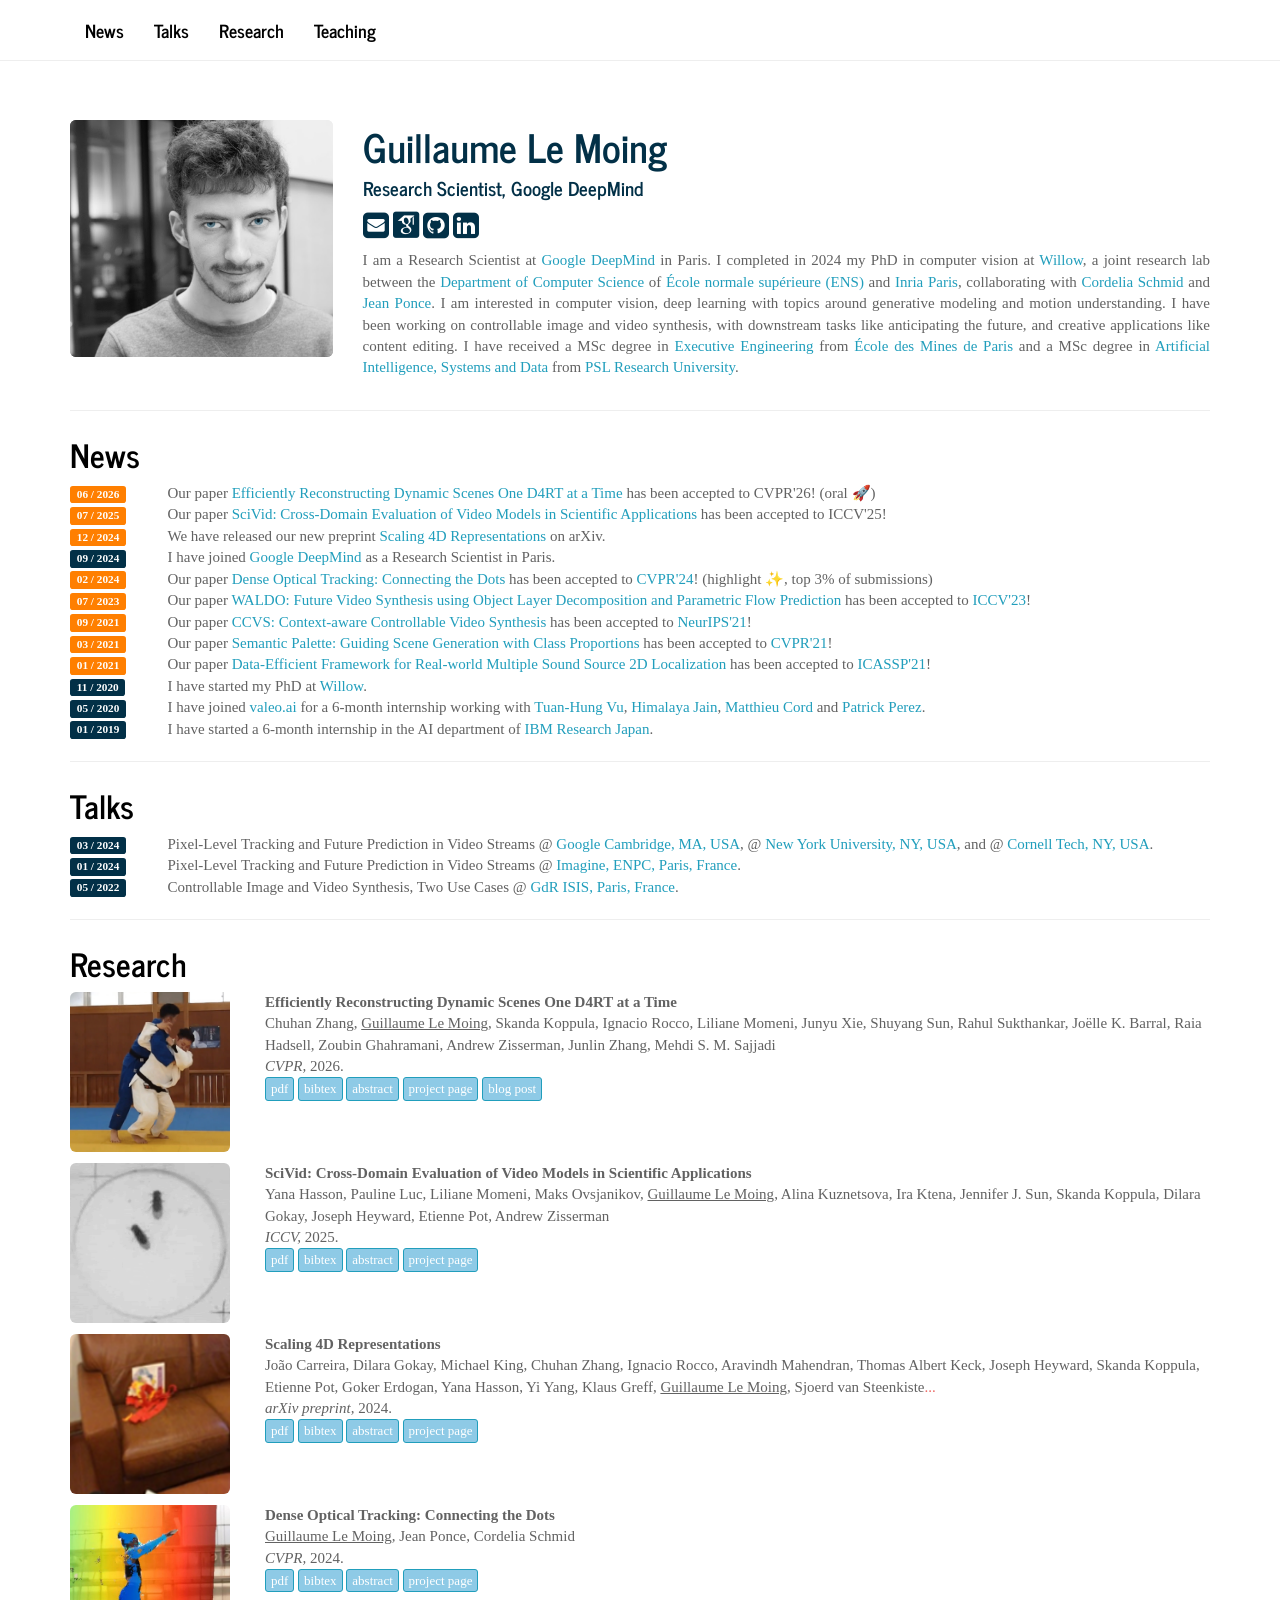
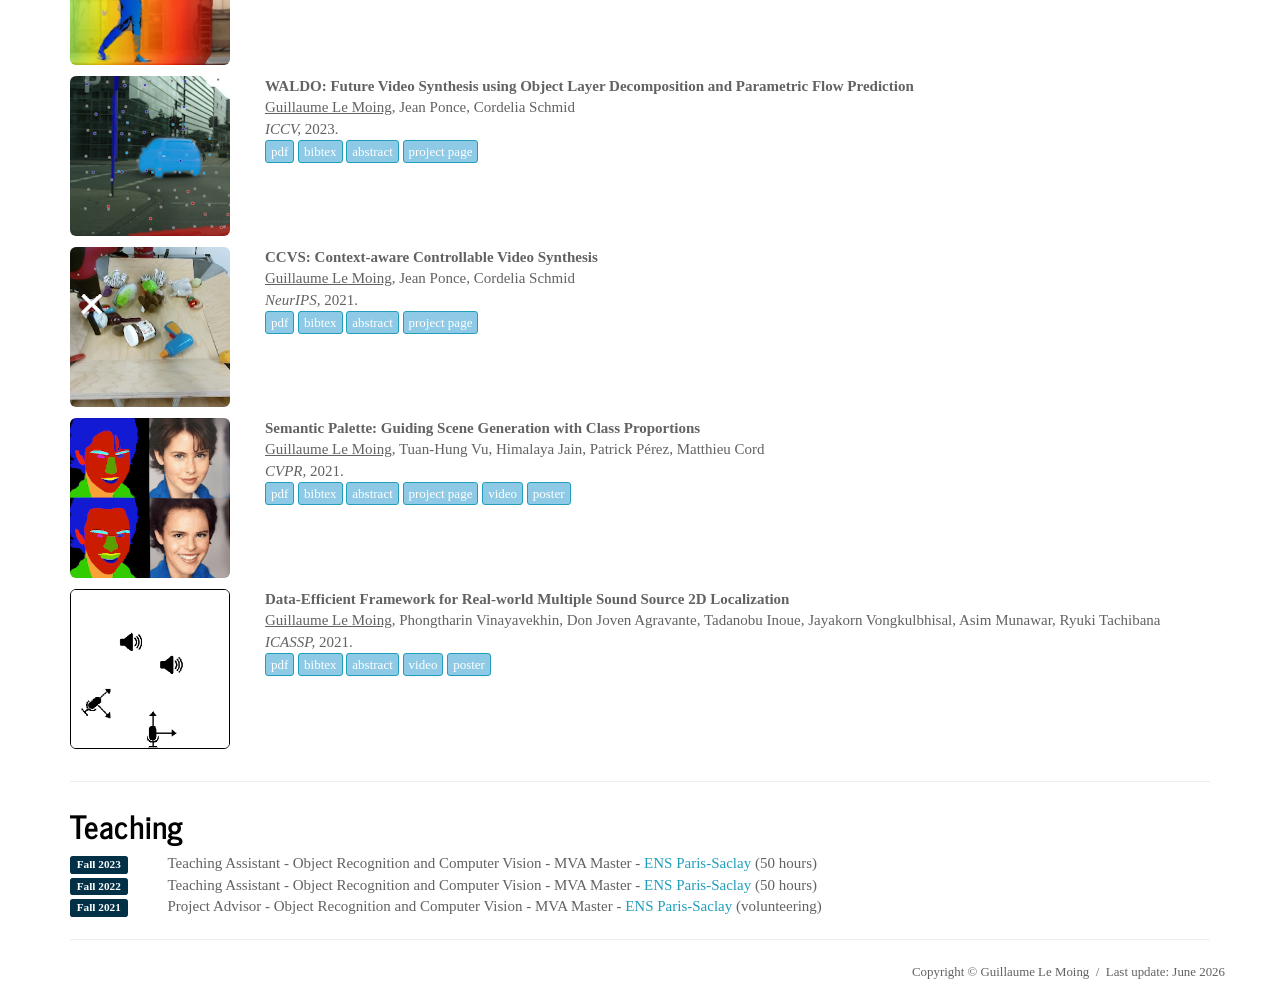
==== commit 6565c090: "minor edits" ====
--- a/index.html
+++ b/index.html
@@ -16,6 +16,7 @@
 
 <body>
 
+<!-- Navigation bar -->
 <div class="navbar navbar-default  navbar-fixed-top bg-info">
     <div class="container">
         <div class="navbar-header">
@@ -38,10 +39,15 @@
     </div>
 </div>
 
+<!-- end of navigation bar -->
+
 <div style="height:80px;"></div>
 <div style="height:40px;"></div>
 
+<!-- CONTENTS -->
 <div class="container">
+    <!-- Aboutme -->
+    <!--<div id="aboutme"></div> -->
     <div class="row">
         <div class="col-md-3">
             <a class="thumbnail" id="face">
@@ -89,22 +95,29 @@
                     href="https://psl.eu/">PSL Research University</a>.
             </p>
         </div>
-    </div> <hr>
-
+    </div> <!-- end of Aboutme -->
+
+    <hr>
+
+    <!-- News header-->
     <div class="row" id="news" style="padding-top:60px; margin-top:-60px;">
         <div class="col-md-12">
             <h2>News</h2>
         </div>
     </div>
+    <!-- End news header -->
+
+    <!-- CVPR 2026 -->
     <div class="row">
         <div class="col-sm-1 col-md-1">
             <span class="label label-4">06 / 2026</span>
         </div>
         <div class="col-sm-11 col-md-11">
-            Our paper <a href="https://arxiv.org/abs/2512.08924">Efficiently Reconstructing Dynamic Scenes One D4RT at a Time</a> has been accepted to CVPR'26 as an <strong>Oral</strong>!
-        </div>
-    </div>
-
+            Our paper <a href="https://arxiv.org/abs/2512.08924">Efficiently Reconstructing Dynamic Scenes One D4RT at a Time</a> has been accepted to CVPR'26! (oral 🚀)
+        </div>
+    </div>
+
+    <!-- ICCV 2025 -->
     <div class="row">
         <div class="col-sm-1 col-md-1">
             <span class="label label-4">07 / 2025</span>
@@ -114,6 +127,7 @@
         </div>
     </div>
 
+    <!-- arXiv 2024 -->
     <div class="row">
         <div class="col-sm-1 col-md-1">
             <span class="label label-4">12 / 2024</span>
@@ -123,6 +137,7 @@
         </div>
     </div>
     
+    <!-- GDM 2024 -->
     <div class="row">
         <div class="col-sm-1 col-md-1">
             <span class="label label-3">09 / 2024</span>
@@ -132,15 +147,18 @@
         </div>
     </div>
 
+    <!-- CVPR 2024 -->
     <div class="row">
         <div class="col-sm-1 col-md-1">
             <span class="label label-4">02 / 2024</span>
         </div>
         <div class="col-sm-11 col-md-11">
             Our paper <a href="https://arxiv.org/abs/2312.00786">Dense Optical Tracking: Connecting the Dots</a> has been accepted to <a
-                href="https://cvpr.thecvf.com/">CVPR'24</a>! (highlight &#10024;, top 3% of submissions) </div>
-    </div>
-
+                href="https://cvpr.thecvf.com/">CVPR'24</a>! (highlight &#10024;, top 3% of submissions) <!-- 324 / 11,532 -->
+        </div>
+    </div>
+
+    <!-- ICCV 2023 -->
     <div class="row">
         <div class="col-sm-1 col-md-1">
             <span class="label label-4">07 / 2023</span>
@@ -152,6 +170,7 @@
         </div>
     </div>
 
+    <!-- NeurIPS 2021 -->
     <div class="row">
         <div class="col-sm-1 col-md-1">
             <span class="label label-4">09 / 2021</span>
@@ -162,6 +181,7 @@
         </div>
     </div>
 
+    <!-- CVPR 2021 -->
     <div class="row">
         <div class="col-sm-1 col-md-1">
             <span class="label label-4">03 / 2021</span>
@@ -172,6 +192,7 @@
         </div>
     </div>
 
+    <!-- ICASSP 2021 -->
     <div class="row">
         <div class="col-sm-1 col-md-1">
             <span class="label label-4">01 / 2021</span>
@@ -182,6 +203,7 @@
         </div>
     </div>
 
+    <!-- Willow thesis -->
     <div class="row">
         <div class="col-sm-1 col-md-1">
             <span class="label label-3">11 / 2020</span>
@@ -191,6 +213,7 @@
         </div>
     </div>
 
+    <!-- Valeo internship -->
     <div class="row">
         <div class="col-sm-1 col-md-1">
             <span class="label label-3">05 / 2020</span>
@@ -203,6 +226,7 @@
         </div>
     </div>
 
+    <!-- IBM internship -->
     <div class="row">
         <div class="col-sm-1 col-md-1">
             <span class="label label-3">01 / 2019</span>
@@ -213,13 +237,18 @@
         </div>
     </div>
 
+    <!-- end of news -->
     <hr>
 
+    <!-- Talks header-->
     <div class="row" id="talks" style="padding-top:60px; margin-top:-60px;">
         <div class="col-md-12">
             <h2>Talks</h2>
         </div>
     </div>
+    <!-- End talks header -->
+
+    <!-- Google Cambridge 2024 -->
     <div class="row">
         <div class="col-sm-1 col-md-1">
             <span class="label label-3">03 / 2024</span>
@@ -229,6 +258,7 @@
         </div>
     </div>
 
+    <!-- ENPC 2024 -->
     <div class="row">
         <div class="col-sm-1 col-md-1">
             <span class="label label-3">01 / 2024</span>
@@ -238,6 +268,7 @@
         </div>
     </div>
 
+    <!-- GdrIsis 2022 -->
     <div class="row">
         <div class="col-sm-1 col-md-1">
             <span class="label label-3">05 / 2022</span>
@@ -247,12 +278,15 @@
         </div>
     </div>
 
+    <!-- end of talks -->
     <hr>
 
+    <!-- Research -->
     <div class="row" id="research" style="padding-top:60px; margin-top:-60px;">
         <div class="col-md-12">
             <h2>Research</h2>
 
+            <!-- CVPR'26 -->
             <div class="row">
                 <div onmouseout="d4rt_stop()" onmouseover="d4rt_start()">
                     <div class="col-xs-6 col-sm-4 col-md-2">
@@ -278,7 +312,7 @@
                 <div class="col-xs-6 col-sm-8 col-md-10">
                     <strong>Efficiently Reconstructing Dynamic Scenes One D4RT at a Time</strong> </br>
                     Chuhan Zhang, <u>Guillaume Le Moing</u>, Skanda Koppula, Ignacio Rocco, Liliane Momeni, Junyu Xie, Shuyang Sun, Rahul Sukthankar, Joëlle K. Barral, Raia Hadsell, Zoubin Ghahramani, Andrew Zisserman, Junlin Zhang, Mehdi S. M. Sajjadi<br>
-                    <em>CVPR (Oral), </em> 2026.<br>
+                    <em>CVPR, </em> 2026.<br>
                     <a href="https://arxiv.org/abs/2512.08924">
                         <button type="button" class="btn btn-primary btn-xs">pdf</button>
                     </a>
@@ -309,6 +343,9 @@
                     </a>
                 </div>
             </div>
+            <!-- end of CVPR'26 -->
+
+            <!-- ICCV'25 -->
             <div class="row">
                 <div onmouseout="scivid_stop()" onmouseover="scivid_start()">
                     <div class="col-xs-6 col-sm-4 col-md-2">
@@ -362,6 +399,9 @@
                     </a>
                 </div>
             </div>
+            <!-- end of ICCV'25 -->
+
+            <!-- arXiv'24 -->
             <div class="row">
                 <div onmouseout="scaling4d_stop()" onmouseover="scaling4d_start()">
                     <div class="col-xs-6 col-sm-4 col-md-2">
@@ -386,7 +426,7 @@
                 </div>
                 <div class="col-xs-6 col-sm-8 col-md-10">
                     <strong>Scaling 4D Representations</strong> </br>
-                    João Carreira, Dilara Gokay, Michael King, Chuhan Zhang, Ignacio Rocco, Aravindh Mahendran, Thomas Albert Keck, Joseph Heyward, Skanda Koppula, Etienne Pot, Goker Erdogan, Yana Hasson, Yi Yang, Klaus Greff, <u>Guillaume Le Moing</u>, Sjoerd van Steenkiste, Daniel Zoran, Drew A. Hudson, Pedro Vélez, Luisa Polanía, Luke Friedman, Chris Duvarney, Ross Goroshin, Kelsey Allen, Jacob Walker, Rishabh Kabra, Eric Aboussouan, Jennifer Sun, Thomas Kipf, Carl Doersch, Viorica Pătrăucean, Dima Damen, Pauline Luc, Mehdi S. M. Sajjadi, Andrew Zisserman<br>
+                    João Carreira, Dilara Gokay, Michael King, Chuhan Zhang, Ignacio Rocco, Aravindh Mahendran, Thomas Albert Keck, Joseph Heyward, Skanda Koppula, Etienne Pot, Goker Erdogan, Yana Hasson, Yi Yang, Klaus Greff, <u>Guillaume Le Moing</u>, Sjoerd van Steenkiste<span id="dots6" style="cursor:pointer; text-decoration: none;" class="text-primary" onclick="document.getElementById('more-authors6').style.display='inline'; this.style.display='none';">...</span><span id="more-authors6" style="display:none;">, Daniel Zoran, Drew A. Hudson, Pedro Vélez, Luisa Polanía, Luke Friedman, Chris Duvarney, Ross Goroshin, Kelsey Allen, Jacob Walker, Rishabh Kabra, Eric Aboussouan, Jennifer Sun, Thomas Kipf, Carl Doersch, Viorica Pătrăucean, Dima Damen, Pauline Luc, Mehdi S. M. Sajjadi, Andrew Zisserman</span><br>
                     <em>arXiv preprint, </em> 2024.<br>
                     <a href="https://arxiv.org/pdf/2412.15212">
                         <button type="button" class="btn btn-primary btn-xs">pdf</button>
@@ -415,6 +455,9 @@
                     </a>
                 </div>
             </div>
+            <!-- end of arXiv'24 -->
+
+            <!-- arXiv'23 -->
             <div class="row">
                 <div onmouseout="arxiv23_stop()" onmouseover="arxiv23_start()">
                     <div class="col-xs-6 col-sm-4 col-md-2">
@@ -481,6 +524,9 @@
                     </a>
                 </div>
             </div>
+            <!-- end of arXiv'23 -->
+
+            <!-- arXiv'22 -->
             <div class="row">
                 <div onmouseout="arxiv22_stop()" onmouseover="arxiv22_start()">
                     <div class="col-xs-6 col-sm-4 col-md-2">
@@ -545,6 +591,9 @@
                     </a>
                 </div>
             </div>
+            <!-- end of arXiv'22 -->
+
+            <!-- arXiv'21 -->
             <div class="row">
                 <div onmouseout="neurips21_stop()" onmouseover="neurips21_start()">
                     <div class="col-xs-6 col-sm-4 col-md-2">
@@ -612,6 +661,10 @@
                     </a>
                 </div>
             </div>
+            <!-- end of arXiv'21 -->
+
+
+            <!-- CVPR'21 -->
             <div class="row">
                 <div onmouseout="cvpr21_stop()" onmouseover="cvpr21_start()">
                     <div class="col-xs-6 col-sm-4 col-md-2">
@@ -683,6 +736,10 @@
                     </a>
                 </div>
             </div>
+            <!-- end of CVPR'21 -->
+
+
+            <!-- ICASSP'21 -->
             <div class="row">
                 <div onmouseout="icassp21_stop()" onmouseover="icassp21_start()">
                     <div class="col-xs-6 col-sm-4 col-md-2">
@@ -751,14 +808,23 @@
                     </a>
                 </div>
             </div>
-            </div>
-    </div> <hr>
-
+            <!-- end of ICASSP'21 -->
+
+        </div>
+    </div> <!-- end of projects -->
+
+    <hr>
+
+    <!-- Teaching header-->
     <div class="row" id="teaching" style="padding-top:60px; margin-top:-60px;">
         <div class="col-md-12">
             <h2>Teaching</h2>
         </div>
     </div>
+    <!-- End teaching header -->
+
+    <!-- RecVis 2023 -->
+
     <div class="row">
         <div class="col-sm-1 col-md-1">
             <span class="label label-3">Fall 2023</span>
@@ -769,6 +835,8 @@
         </div>
     </div>
 
+    <!-- RecVis 2022 -->
+
     <div class="row">
         <div class="col-sm-1 col-md-1">
             <span class="label label-3">Fall 2022</span>
@@ -779,6 +847,8 @@
         </div>
     </div>
 
+    <!-- RecVis 2021 -->
+
     <div class="row">
         <div class="col-sm-1 col-md-1">
             <span class="label label-3">Fall 2021</span>
@@ -789,6 +859,7 @@
         </div>
     </div>
 
+    <!-- end of teaching -->
     <hr>
 
     <div class="container">
@@ -798,6 +869,8 @@
         <div style="height:10px;"></div>
     </div>
 
+    <!-- Bootstrap core JavaScript -->
+    <!-- Placed at the end of the document so the pages load faster -->
     <script src="jq/jquery-1.11.1.min.js"></script>
     <script src="js/bootstrap.min.js"></script>
     <script src="js/docs.min.js"></script>
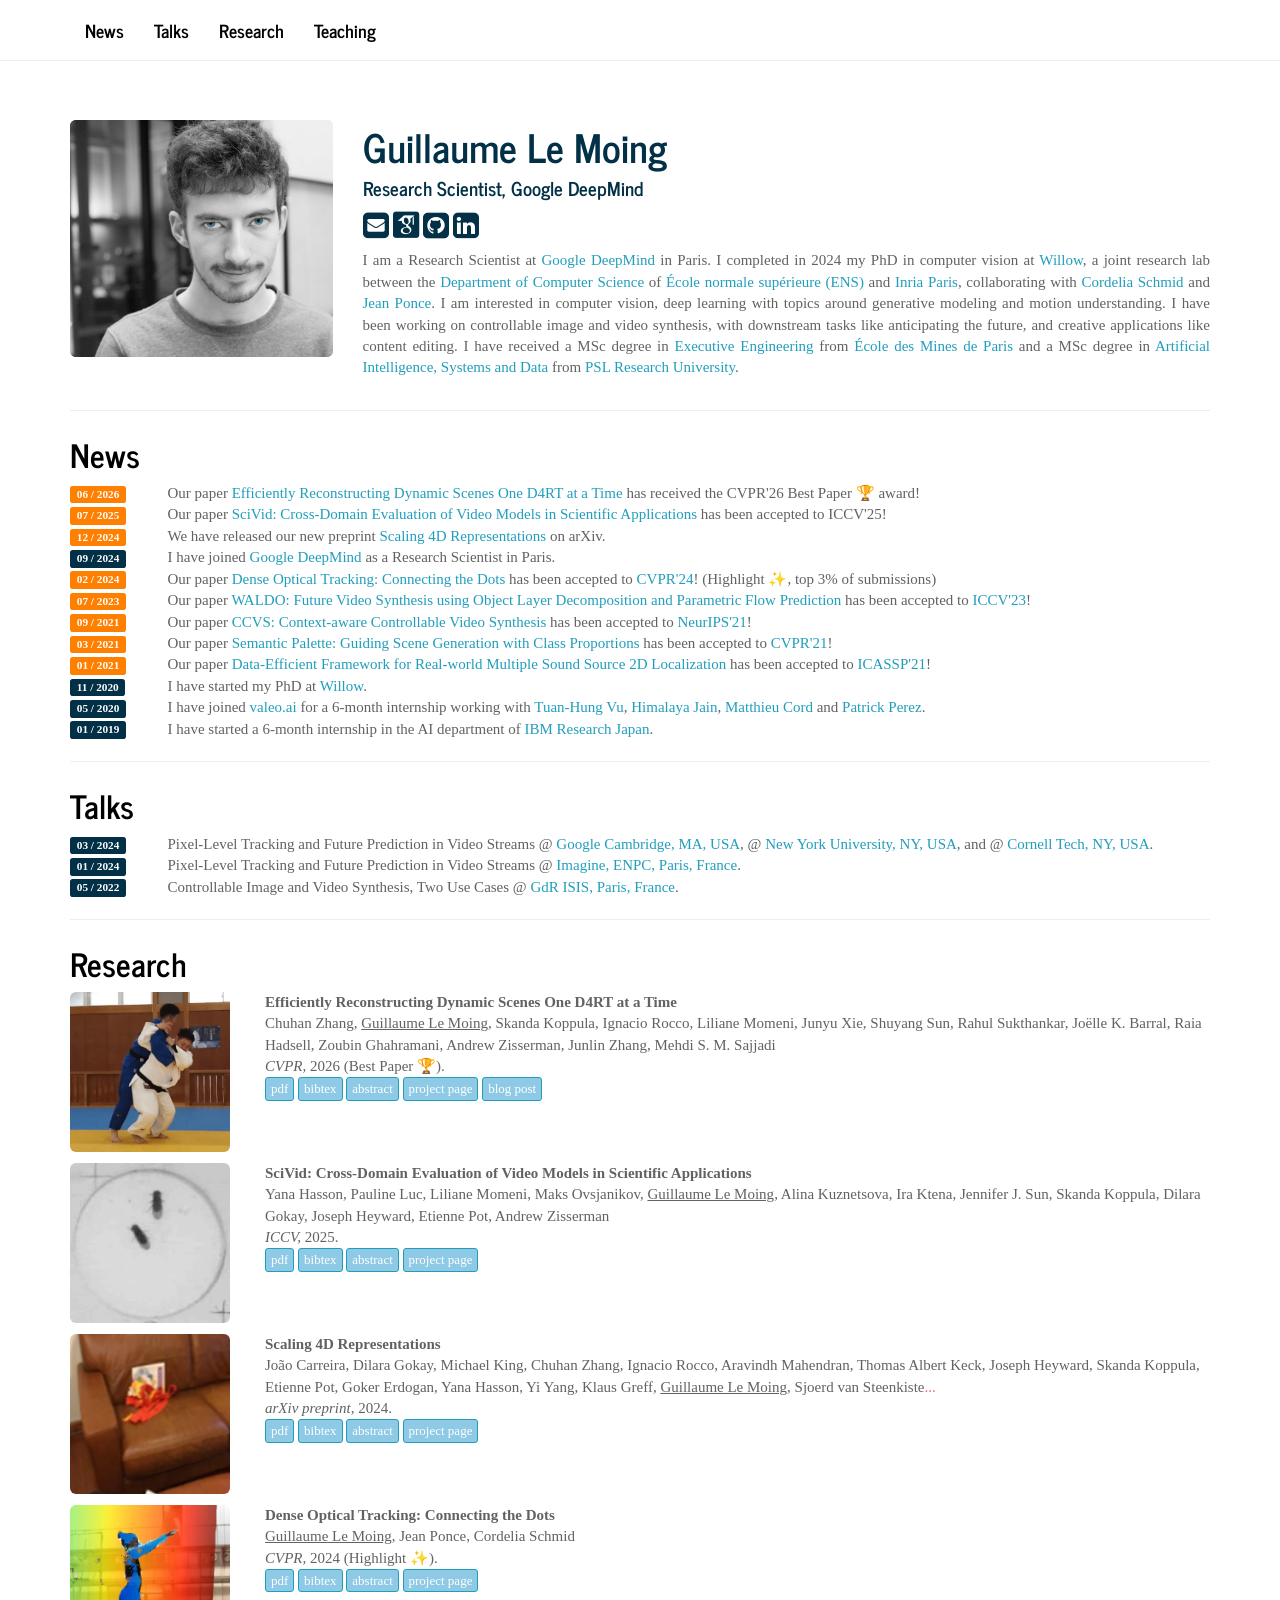
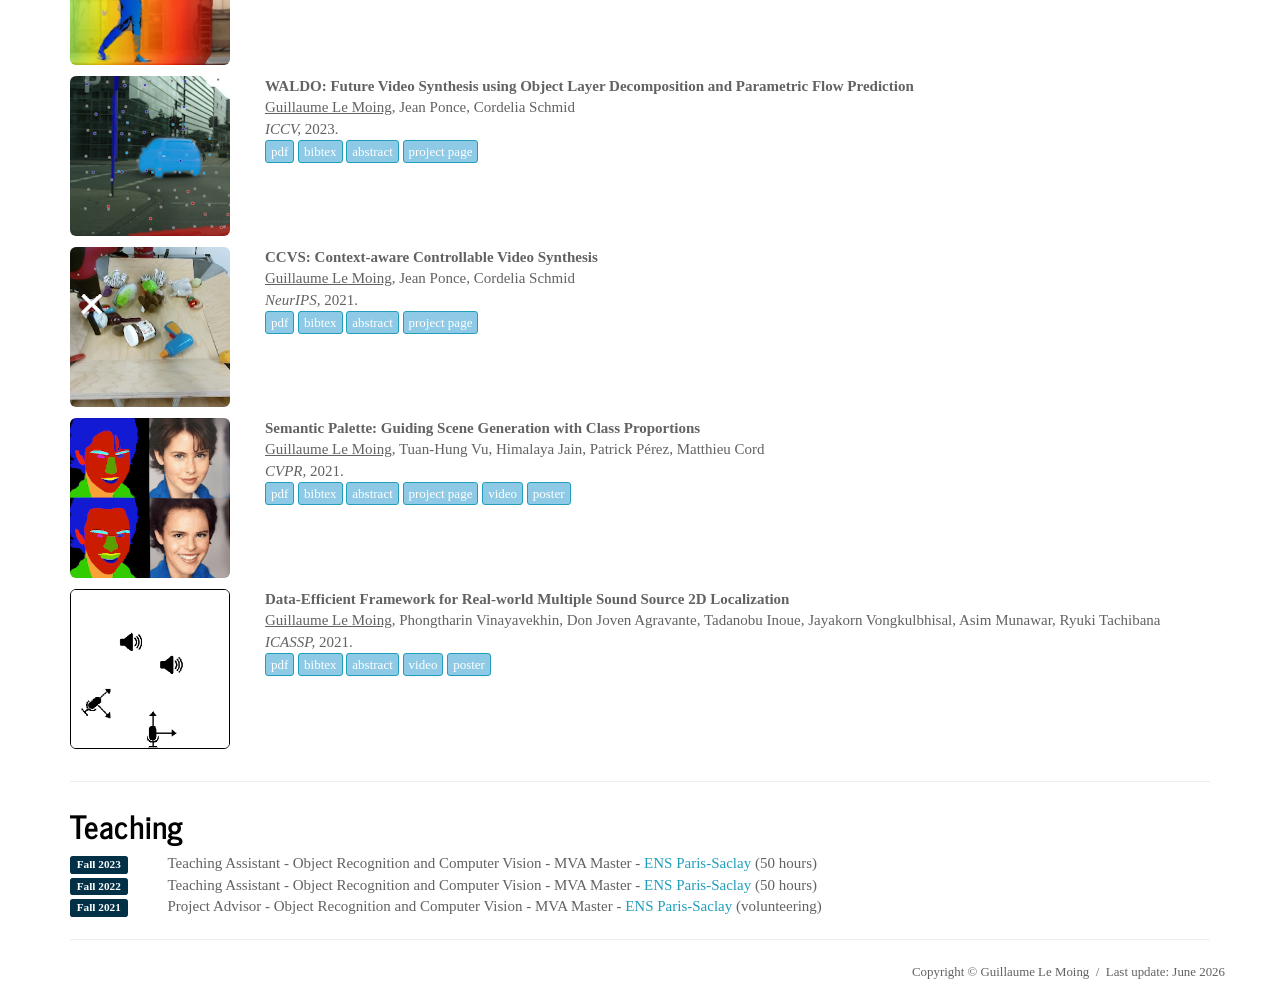
==== commit 85fe0662: "Update conference award" ====
--- a/index.html
+++ b/index.html
@@ -113,7 +113,7 @@
             <span class="label label-4">06 / 2026</span>
         </div>
         <div class="col-sm-11 col-md-11">
-            Our paper <a href="https://arxiv.org/abs/2512.08924">Efficiently Reconstructing Dynamic Scenes One D4RT at a Time</a> has been accepted to CVPR'26! (oral 🚀)
+            Our paper <a href="https://arxiv.org/abs/2512.08924">Efficiently Reconstructing Dynamic Scenes One D4RT at a Time</a> has received the CVPR'26 Best Paper 🏆 award!
         </div>
     </div>
 
@@ -154,7 +154,7 @@
         </div>
         <div class="col-sm-11 col-md-11">
             Our paper <a href="https://arxiv.org/abs/2312.00786">Dense Optical Tracking: Connecting the Dots</a> has been accepted to <a
-                href="https://cvpr.thecvf.com/">CVPR'24</a>! (highlight &#10024;, top 3% of submissions) <!-- 324 / 11,532 -->
+                href="https://cvpr.thecvf.com/">CVPR'24</a>! (Highlight &#10024;, top 3% of submissions) <!-- 324 / 11,532 -->
         </div>
     </div>
 
@@ -312,7 +312,7 @@
                 <div class="col-xs-6 col-sm-8 col-md-10">
                     <strong>Efficiently Reconstructing Dynamic Scenes One D4RT at a Time</strong> </br>
                     Chuhan Zhang, <u>Guillaume Le Moing</u>, Skanda Koppula, Ignacio Rocco, Liliane Momeni, Junyu Xie, Shuyang Sun, Rahul Sukthankar, Joëlle K. Barral, Raia Hadsell, Zoubin Ghahramani, Andrew Zisserman, Junlin Zhang, Mehdi S. M. Sajjadi<br>
-                    <em>CVPR, </em> 2026.<br>
+                    <em>CVPR, </em> 2026 (Best Paper 🏆).<br>
                     <a href="https://arxiv.org/abs/2512.08924">
                         <button type="button" class="btn btn-primary btn-xs">pdf</button>
                     </a>
@@ -486,7 +486,7 @@
                 <div class="col-xs-6 col-sm-8 col-md-10">
                     <strong>Dense Optical Tracking: Connecting the Dots</strong> </br>
                     <u>Guillaume Le Moing</u>, Jean Ponce, Cordelia Schmid<br>
-                    <em>CVPR, </em> 2024.<br>
+                    <em>CVPR, </em> 2024 (Highlight &#10024;).<br>
                     <a href="https://arxiv.org/abs/2312.00786">
                         <button type="button" class="btn btn-primary btn-xs">pdf</button>
                     </a>
@@ -994,4 +994,4 @@
     </script>
 </div>
 </body>
-</html>+</html>
